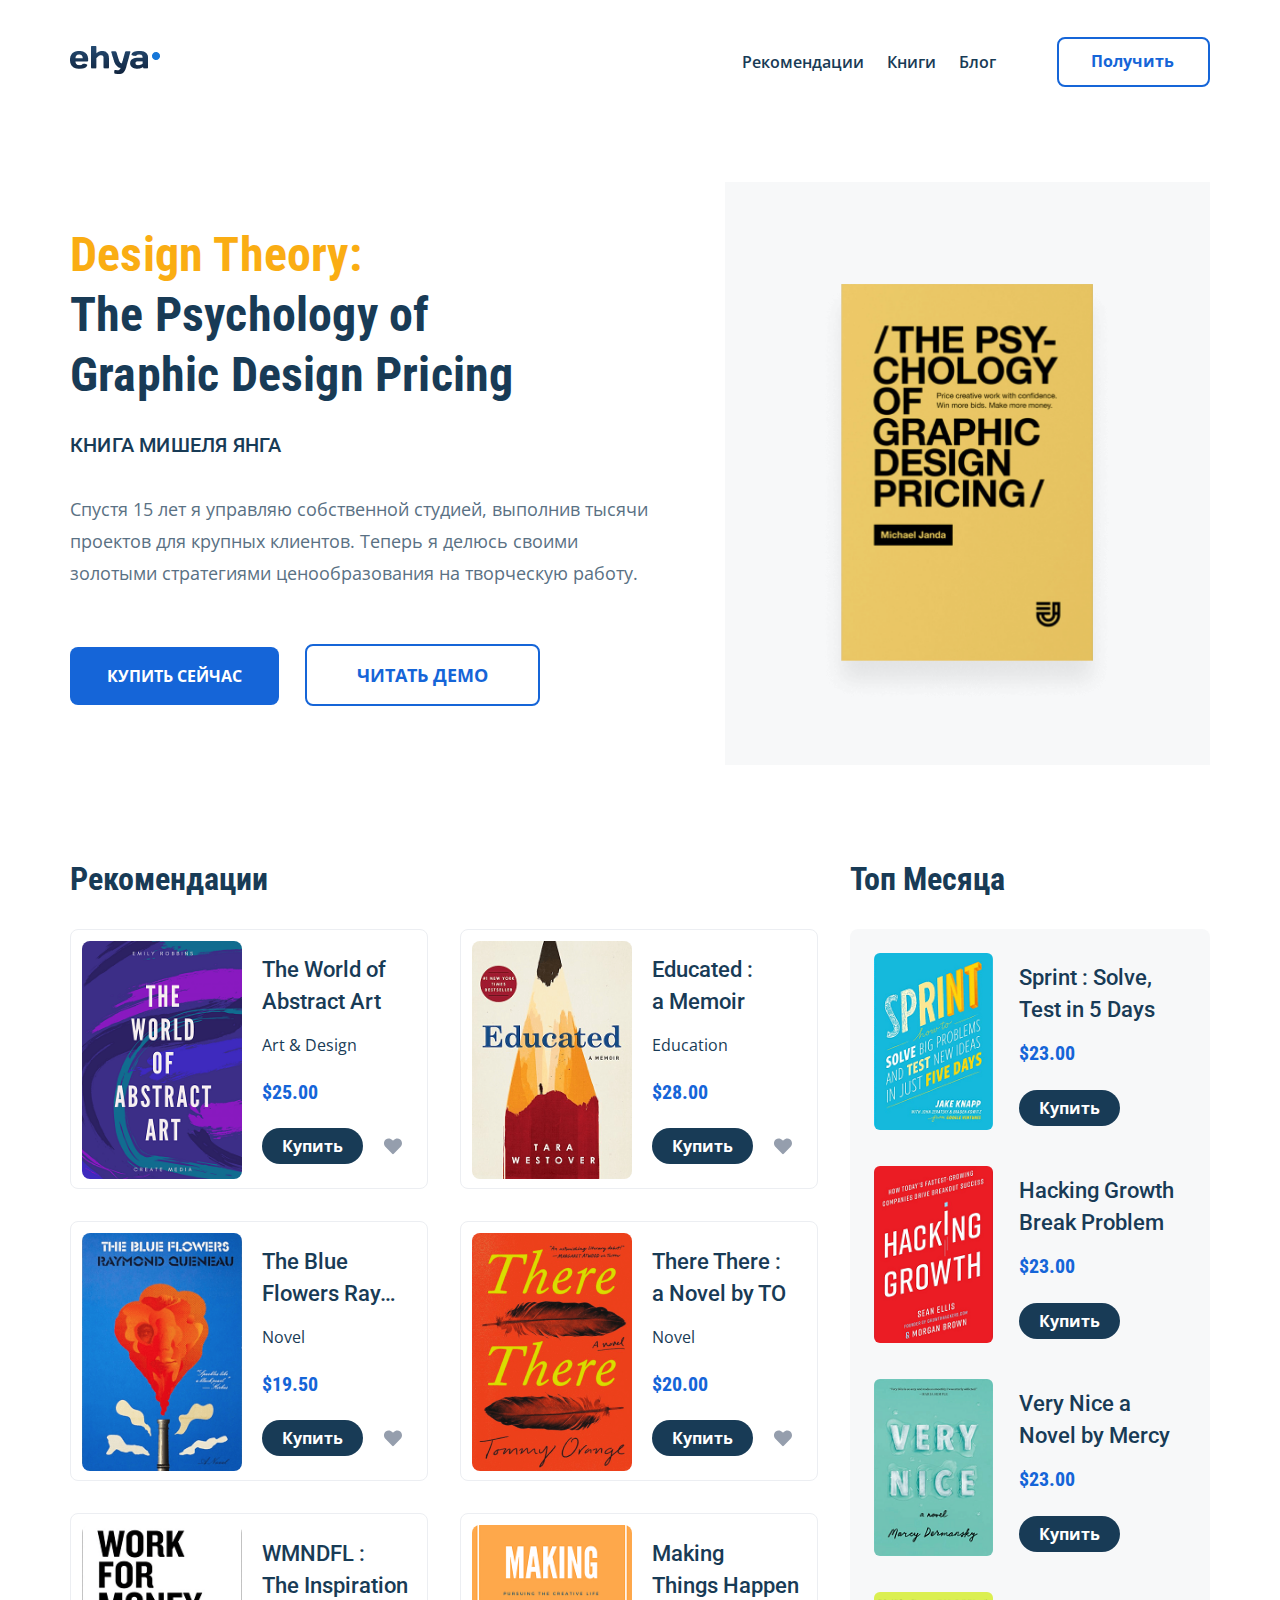
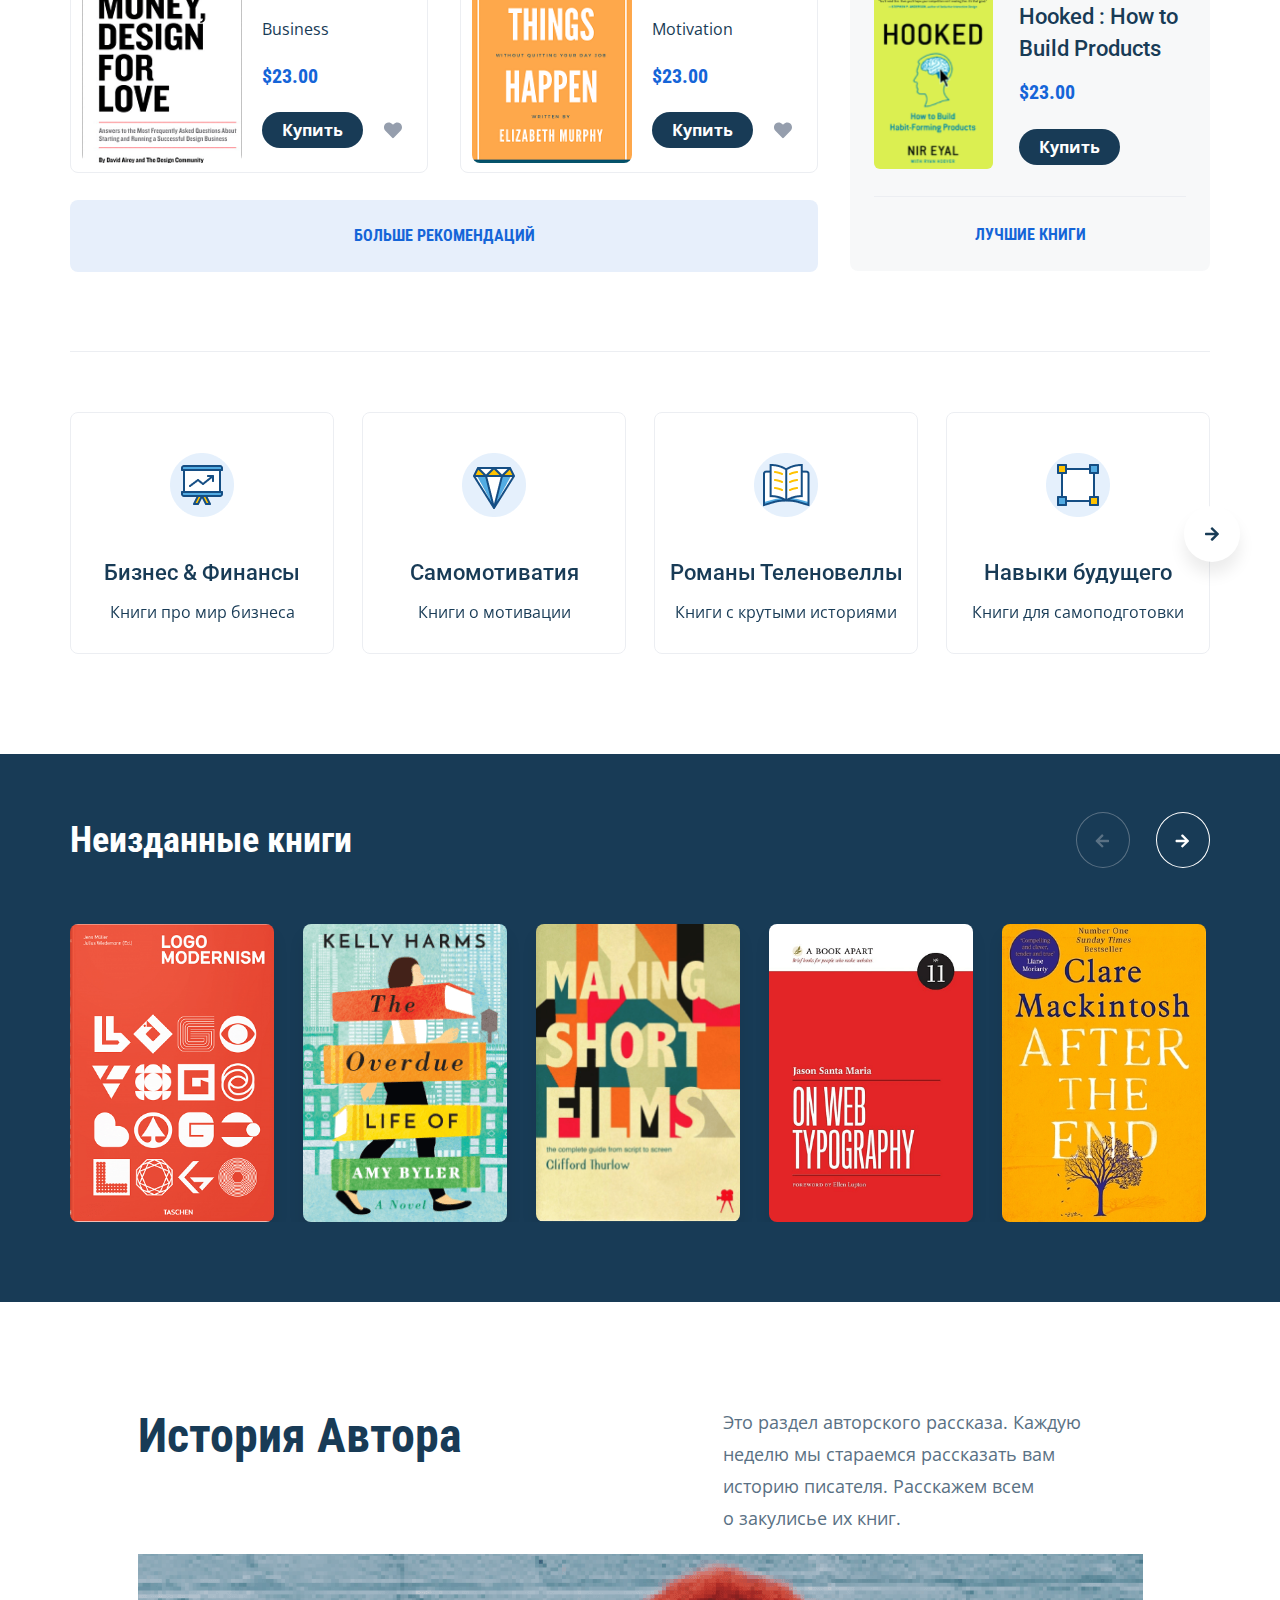
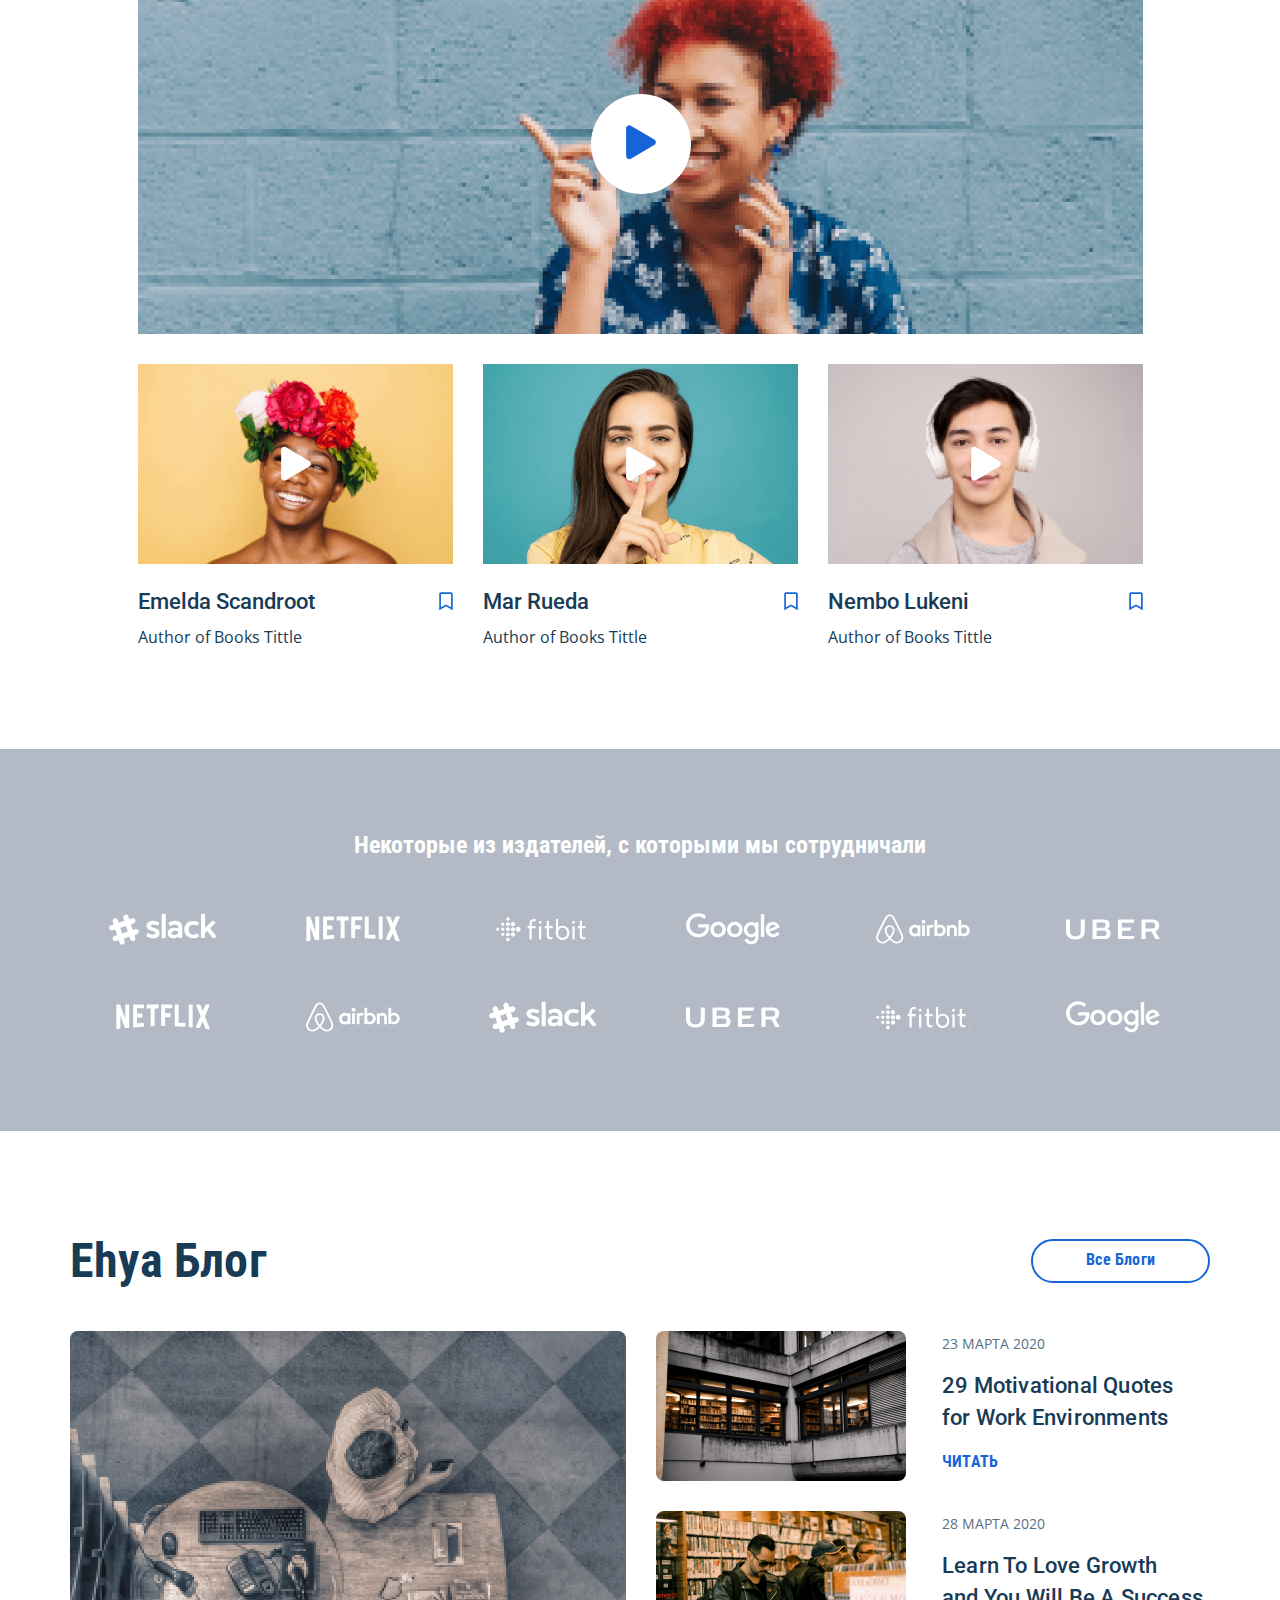
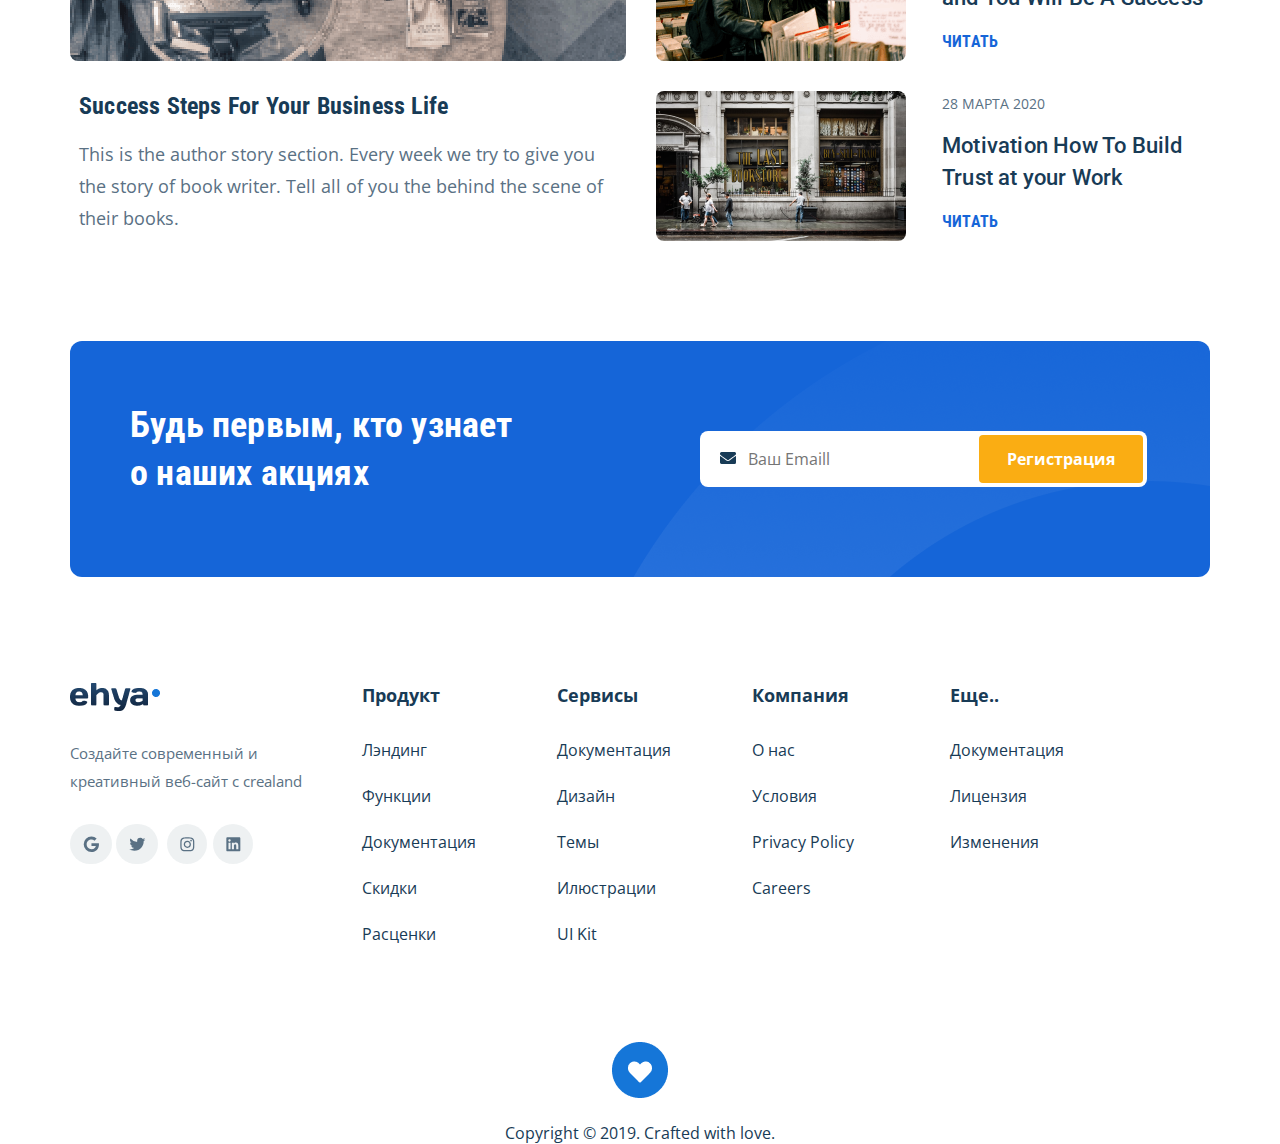
==== index.html @ a7f5a2cb "create: added media" ====
<!DOCTYPE html>
<html lang="ru">
  <head>
    <meta charset="UTF-8" />
    <meta http-equiv="X-UA-Compatible" content="IE=edge" />
    <meta name="viewport" content="width=device-width, initial-scale=1.0" />
    <title>Ehya</title>
    <link rel="shortcut icon" href="/favicon.ico" type="image/x-icon" />
    <link rel="icon" href="/favicon.ico" type="image/x-icon" />
    <link rel="preconnect" href="https://fonts.gstatic.com" />
    <link
      href="https://fonts.googleapis.com/css2?family=Open+Sans:wght@400;600;700&family=Roboto+Condensed:wght@700&family=Roboto:wght@400;500&display=swap"
      rel="stylesheet"
    />
    <link rel="stylesheet" href="css/swiper-bundle.min.css" />
    <link rel="stylesheet" href="css/jquery.fancybox.min.css" />
    <link rel="stylesheet" href="css/style.css" />
  </head>

  <body>
    <header class="header header--mobile" id="header">
      <div class="container">
        <div class="header-wrapper">
          <a href="#">
            <img src="img/logo.png" alt="Логотип: ehya" class="header__logo" />
          </a>
          <div class="header-left">
            <nav class="nav">
              <ul class="nav__list" id="nav">
                <li class="nav__item">
                  <a href="#books" class="nav__link">Рекомендации</a>
                </li>
                <li class="nav__item">
                  <a href="#books" class="nav__link">Книги</a>
                </li>
                <li class="nav__item">
                  <a href="#blog" class="nav__link">Блог</a>
                </li>
              </ul>
            </nav>
            <div>
              <button data-toggle="modal" class="header-left__button">
                Получить
              </button>
            </div>
          </div>

          <button class="menu-button header__menu-button">
            <span class="menu-button__line"></span>
            <span class="menu-button__line"></span>
            <span class="menu-button__line"></span>
          </button>
        </div>
        <!-- /.header-wrapper -->
      </div>
      <!-- /.container -->
    </header>
    <!-- /.header -->

    <main class="main">
      <div class="container">
        <div class="main-wrapper">
          <div class="main__info">
            <h1 class="main__title">
              <span class="main__title main__title--yellow">Design Theory:</span
              ><br />
              <span class="main__title"
                >The Psychology of <br />
                Graphic Design Pricing</span
              >
            </h1>
            <span class="main__description">КНИГА МИШЕЛЯ ЯНГА</span>
            <p class="main__text">
              Спустя 15 лет я управляю собственной студией, выполнив тысячи
              проектов для крупных клиентов. Теперь я делюсь своими <br />
              золотыми стратегиями ценообразования на творческую работу.
            </p>
            <div class="main__buttons button">
              <a href="#" class="button__buy">КУПИТЬ СЕЙЧАС</a>
              <a href="#" class="button__read">ЧИТАТЬ ДЕМО</a>
            </div>
          </div>
          <!-- /.main__info -->
          <div class="main__image">
            <img src="img/book.png" alt="Изображение книги" class="main__img" />
          </div>
        </div>
      </div>
      <!-- /.container -->
    </main>
    <!-- /.main -->

    <section class="books" id="books">
      <div class="container">
        <div class="books-wrapper">
          <div class="recommended">
            <h2 class="recommended__title">Рекомендации</h2>
            <div class="recommended__cards">
              <div class="card card-1">
                <div class="card__image">
                  <img
                    src="img/recommended-1.png"
                    alt="Обложа книги"
                    class="card__img"
                  />
                </div>
                <div class="card__info">
                  <h3 class="card__title">The World of Abstract Art</h3>
                  <span class="card__description">Art & Design</span>
                  <span class="card__price">$25.00</span>
                  <div class="card__buttons">
                    <a href="#" class="card__buy">Купить</a>
                    <svg class="card__like-1">
                      <use xlink:href="img/sprite.svg#heart"></use>
                    </svg>
                  </div>
                </div>
              </div>
              <!-- /.card 1-->
              <div class="card card-2">
                <div class="card__image">
                  <img
                    src="img/recommended-2.png"
                    alt="Обложа книги"
                    class="card__img"
                  />
                </div>
                <div class="card__info">
                  <h3 class="card__title">Educated : a&nbsp;Memoir</h3>
                  <span class="card__description">Education</span>
                  <span class="card__price">$28.00</span>
                  <div class="card__buttons">
                    <a href="#" class="card__buy">Купить</a>
                    <svg class="card__like-2">
                      <use xlink:href="img/sprite.svg#heart"></use>
                    </svg>
                  </div>
                </div>
              </div>
              <!-- /.card 2-->
              <div class="card card-3">
                <div class="card__image">
                  <img
                    src="img/recommended-3.png"
                    alt="Обложа книги"
                    class="card__img"
                  />
                </div>
                <div class="card__info">
                  <h3 class="card__title">The Blue Flowers Ray…</h3>
                  <span class="card__description">Novel</span>
                  <span class="card__price">$19.50</span>
                  <div class="card__buttons">
                    <a href="#" class="card__buy">Купить</a>
                    <svg class="card__like-3">
                      <use xlink:href="img/sprite.svg#heart"></use>
                    </svg>
                  </div>
                </div>
              </div>
              <!-- /.card 3-->
              <div class="card card-4">
                <div class="card__image">
                  <img
                    src="img/recommended-4.png"
                    alt="Обложа книги"
                    class="card__img"
                  />
                </div>
                <div class="card__info">
                  <h3 class="card__title">There There : a&nbsp;Novel by TO</h3>
                  <span class="card__description">Novel</span>
                  <span class="card__price">$20.00</span>
                  <div class="card__buttons">
                    <a href="#" class="card__buy">Купить</a>
                    <svg class="card__like-4">
                      <use xlink:href="img/sprite.svg#heart"></use>
                    </svg>
                  </div>
                </div>
              </div>
              <!-- /.card 4-->
              <div class="card card-5 card--mb">
                <div class="card__image">
                  <img
                    src="img/recommended-5.png"
                    alt="Обложа книги"
                    class="card__img"
                  />
                </div>
                <div class="card__info">
                  <h3 class="card__title">WMNDFL : The&nbsp;Inspiration</h3>
                  <span class="card__description">Business</span>
                  <span class="card__price">$23.00</span>
                  <div class="card__buttons">
                    <a href="#" class="card__buy">Купить</a>
                    <svg class="card__like-5">
                      <use xlink:href="img/sprite.svg#heart"></use>
                    </svg>
                  </div>
                </div>
              </div>
              <!-- /.card 5-->
              <div class="card card-6 card--mb">
                <div class="card__image">
                  <img
                    src="img/recommended-6.png"
                    alt="Обложа книги"
                    class="card__img"
                  />
                </div>
                <div class="card__info">
                  <h3 class="card__title">Making Things&nbsp;Happen</h3>
                  <span class="card__description">Motivation</span>
                  <span class="card__price">$23.00</span>
                  <div class="card__buttons">
                    <a href="#" class="card__buy">Купить</a>
                    <svg class="card__like-6">
                      <use xlink:href="img/sprite.svg#heart"></use>
                    </svg>
                  </div>
                </div>
              </div>
              <!-- /.card 6-->
            </div>
            <!-- /.recommended__cards -->
            <div class="recommended__button">
              <a href="#" class="recommended__link">Больше рекомендаций</a>
            </div>
          </div>
          <!-- /.recommended -->
          <div class="best">
            <h2 class="best__title">Топ Месяца</h2>
            <div class="best__cards">
              <div class="best-card">
                <div class="best-card__image">
                  <img
                    src="img/best-1.png"
                    alt="Обложа книги"
                    class="best-card__img"
                  />
                </div>
                <div class="best-card__info">
                  <h3 class="best-card__title">
                    Sprint : Solve, Test in 5 Days
                  </h3>
                  <span class="best-card__price">$23.00</span>
                  <a href="#" class="best-card__buy">Купить</a>
                </div>
              </div>
              <!-- /.best__card 1-->
              <div class="best-card">
                <div class="best-card__image">
                  <img
                    src="img/best-2.png"
                    alt="Обложа книги"
                    class="best-card__img"
                  />
                </div>
                <div class="best-card__info">
                  <h3 class="best-card__title">Hacking Growth Break Problem</h3>
                  <span class="best-card__price">$23.00</span>
                  <a href="#" class="best-card__buy">Купить</a>
                </div>
              </div>
              <!-- /.best__card 2-->
              <div class="best-card">
                <div class="best-card__image">
                  <img
                    src="img/best-3.png"
                    alt="Обложа книги"
                    class="best-card__img"
                  />
                </div>
                <div class="best-card__info">
                  <h3 class="best-card__title">Very Nice a Novel by Mercy</h3>
                  <span class="best-card__price">$23.00</span>
                  <a href="#" class="best-card__buy">Купить</a>
                </div>
              </div>
              <!-- /.best__card 3-->
              <div class="best-card best-card--mb">
                <div class="best-card__image">
                  <img
                    src="img/best-4.png"
                    alt="Обложка книги"
                    class="best-card__img"
                  />
                </div>
                <div class="best-card__info">
                  <h3 class="best-card__title">
                    Hooked : How to Build Products
                  </h3>
                  <span class="best-card__price">$23.00</span>
                  <a href="#" class="best-card__buy">Купить</a>
                </div>
              </div>
              <!-- /.best__card 4-->
              <div class="line"></div>
              <a href="#" class="best__link">ЛУЧШИЕ КНИГИ</a>
            </div>
            <!-- /.best__cards -->
          </div>
          <!-- /.best -->
        </div>
        <!-- /.books-wrapper -->
      </div>
      <!-- /.container -->
    </section>
    <!-- /.books -->

    <section class="category">
      <div class="container">
        <div class="category__line"></div>
        <!-- Slider main container -->
        <div class="swiper-container category__slider category__slider--mb">
          <!-- Additional required wrapper -->
          <div class="swiper-wrapper">
            <!-- Slides -->

            <div class="swiper-slide category-card category-card--mr">
              <img src="img/category-1.png" alt="" class="category-card__img" />
              <a href="#">
                <h2 class="category-card__title">Бизнес & Финансы</h2>
              </a>
              <span class="category-card__description"
                >Книги про мир бизнеса</span
              >
            </div>

            <div class="swiper-slide category-card category-card--mr">
              <img src="img/category-2.png" alt="" class="category-card__img" />
              <a href="#">
                <h2 class="category-card__title category-card__title--mb">
                  Самомотиватия
                </h2>
              </a>
              <span class="category-card__description">Книги о мотивации</span>
            </div>

            <div class="swiper-slide category-card category-card--mr">
              <img src="img/category-3.png" alt="" class="category-card__img" />
              <a href="#">
                <h2 class="category-card__title">Романы Теленовеллы</h2>
              </a>
              <span class="category-card__description"
                >Книги с крутыми историями</span
              >
            </div>

            <div class="swiper-slide category-card">
              <img src="img/category-4.png" alt="" class="category-card__img" />
              <a href="#">
                <h2 class="category-card__title">Навыки будущего</h2>
              </a>
              <span class="category-card__description"
                >Книги для самоподготовки</span
              >
            </div>

            <div class="swiper-slide category-card category-card--mr">
              <img src="img/category-1.png" alt="" class="category-card__img" />
              <a href="#">
                <h2 class="category-card__title">Бизнес & Финансы</h2>
              </a>
              <span class="category-card__description"
                >Книги про мир бизнеса</span
              >
            </div>
          </div>
        </div>

        <!-- If we need navigation buttons -->
        <div class="category-button-next">
          <svg class="next-icon">
            <use xlink:href="img/sprite.svg#category-next"></use>
          </svg>
        </div>
        <div class="category-button-prev">
          <svg class="prev-icon">
            <use xlink:href="img/sprite.svg#category-prev"></use>
          </svg>
        </div>
      </div>
      <!-- /.container -->
    </section>
    <!-- /.category -->

    <section class="unreleased">
      <div class="container">
        <h2 class="unreleased__title">Неизданные книги</h2>

        <div class="swiper-container unreleased__slider">
          <!-- Additional required wrapper -->
          <div class="swiper-wrapper">
            <!-- Slides -->
            <div class="swiper-slide unreleased__card">
              <div class="un-card">
                <img
                  src="img/unreleased-1.png"
                  alt="Обложка книги"
                  class="unreleased__img"
                />
              </div>
            </div>
            <div class="swiper-slide unreleased__card">
              <div class="un-card">
                <img
                  src="img/unreleased-2.png"
                  alt="Обложка книги"
                  class="unreleased__img"
                />
              </div>
            </div>
            <div class="swiper-slide unreleased__card">
              <div class="un-card">
                <img
                  src="img/unreleased-3.png"
                  alt="Обложка книги"
                  class="unreleased__img"
                />
              </div>
            </div>
            <div class="swiper-slide unreleased__card">
              <div class="un-card">
                <img
                  src="img/unreleased-4.png"
                  alt="Обложка книги"
                  class="unreleased__img"
                />
              </div>
            </div>
            <div class="swiper-slide unreleased__card">
              <div class="un-card">
                <img
                  src="img/unreleased-5.png"
                  alt="Обложка книги"
                  class="unreleased__img"
                />
              </div>
            </div>
            <div class="swiper-slide unreleased__card">
              <div class="un-card">
                <img
                  src="img/unreleased-1.png"
                  alt="Обложка книги"
                  class="unreleased__img"
                />
              </div>
            </div>
          </div>
        </div>

        <!-- If we need navigation buttons -->

        <svg class="unreleased-button-prev">
          <use xlink:href="img/sprite.svg#unreleased-prev"></use>
        </svg>

        <svg class="unreleased-button-next">
          <use xlink:href="img/sprite.svg#unreleased-next"></use>
        </svg>
      </div>
      <!-- /.container -->
    </section>
    <!-- /.unreleased -->

    <div class="story">
      <div class="container container--story">
        <div class="story-wrapper">
          <div class="story__info">
            <h2 class="story__title">История Автора</h2>
            <p class="story__description">
              Это раздел авторского рассказа. Каждую неделю мы стараемся
              рассказать вам историю писателя. Расскажем всем о&nbsp;закулисье
              их книг.
            </p>
          </div>
          <div class="story__video video">
            <img src="img/story-1.png" alt="" class="video__img" />
            <div class="video__play">
              <a
                data-fancybox
                href="https://www.youtube.com/watch?v=HmFg1vy2Cf0"
              >
                <svg class="video__play-icon">
                  <use xlink:href="img/sprite.svg#play"></use>
                </svg>
              </a>
            </div>
          </div>
          <div class="story__video-list video-list">
            <div class="video-list__card">
              <div class="video-list__image">
                <img src="img/story-2.png" alt="" class="video-list__img" />
                <a
                  data-fancybox
                  href="https://www.youtube.com/watch?v=0Go9zH8SuFo"
                >
                  <svg class="video-list__play-icon">
                    <use xlink:href="img/sprite.svg#play"></use>
                  </svg>
                </a>
              </div>

              <div class="video-list__tit">
                <div>
                  <h3 class="video-list__title">Emelda Scandroot</h3>
                  <span class="video-list__description"
                    >Author of Books Tittle</span
                  >
                </div>
                <svg class="video-list__icon">
                  <use xlink:href="img/sprite.svg#story-icon"></use>
                </svg>
              </div>
            </div>
            <div class="video-list__card">
              <div class="video-list__image">
                <img src="img/story-3.png" alt="" class="video-list__img" />
                <a
                  data-fancybox
                  href="https://www.youtube.com/watch?v=R1OvwseHl6U"
                >
                  <svg class="video-list__play-icon">
                    <use xlink:href="img/sprite.svg#play"></use>
                  </svg>
                </a>
              </div>
              <div class="video-list__tit">
                <div>
                  <h3 class="video-list__title">Mar Rueda</h3>
                  <span class="video-list__description"
                    >Author of Books Tittle</span
                  >
                </div>
                <svg class="video-list__icon">
                  <use xlink:href="img/sprite.svg#story-icon"></use>
                </svg>
              </div>
            </div>

            <div class="video-list__card video-list__card--hidden">
              <div class="video-list__image">
                <img src="img/story-4.png" alt="" class="video-list__img" />
                <a
                  data-fancybox
                  href="https://www.youtube.com/watch?v=egUjOwktfs0"
                >
                  <svg class="video-list__play-icon">
                    <use xlink:href="img/sprite.svg#play"></use>
                  </svg>
                </a>
              </div>
              <div class="video-list__tit">
                <div>
                  <h3 class="video-list__title">Nembo Lukeni</h3>
                  <span class="video-list__description"
                    >Author of Books Tittle</span
                  >
                </div>
                <svg class="video-list__icon">
                  <use xlink:href="img/sprite.svg#story-icon"></use>
                </svg>
              </div>
            </div>
          </div>
        </div>
      </div>
      <!-- /.container -->
    </div>
    <!-- /.story -->

    <section class="partners">
      <div class="container">
        <h2 class="partners__title">
          Некоторые из издателей, с&nbsp;которыми мы сотрудничали
        </h2>
        <div class="partners__list">
          <svg class="partners__icon partners__icon--mb-1">
            <use xlink:href="img/sprite.svg#partners-1"></use>
          </svg>
          <svg class="partners__icon partners__icon--ml partners__icon--mb-1">
            <use xlink:href="img/sprite.svg#partners-2"></use>
          </svg>
          <svg class="partners__icon partners__icon--mb-1">
            <use xlink:href="img/sprite.svg#partners-3"></use>
          </svg>
          <svg class="partners__icon partners__icon--ml">
            <use xlink:href="img/sprite.svg#partners-4"></use>
          </svg>
          <svg class="partners__icon">
            <use xlink:href="img/sprite.svg#partners-5"></use>
          </svg>
          <svg class="partners__icon partners__icon--ml">
            <use xlink:href="img/sprite.svg#partners-6"></use>
          </svg>
        </div>
        <div class="partners__list partners__list--hidden">
          <svg class="partners__icon">
            <use xlink:href="img/sprite.svg#partners-2"></use>
          </svg>
          <svg class="partners__icon">
            <use xlink:href="img/sprite.svg#partners-5"></use>
          </svg>
          <svg class="partners__icon">
            <use xlink:href="img/sprite.svg#partners-1"></use>
          </svg>
          <svg class="partners__icon">
            <use xlink:href="img/sprite.svg#partners-6"></use>
          </svg>
          <svg class="partners__icon">
            <use xlink:href="img/sprite.svg#partners-3"></use>
          </svg>
          <svg class="partners__icon">
            <use xlink:href="img/sprite.svg#partners-4"></use>
          </svg>
        </div>
      </div>
      <!-- /.container -->
    </section>
    <!-- /.partners -->

    <section class="blog" id="blog">
      <div class="container">
        <div class="blog-wrapper">
          <h2 class="blog__title">Ehya Блог</h2>
          <a href="#" class="blog__link">Все Блоги</a>
          <div class="blog__articles">
            <div class="blog__article article">
              <div class="article__image">
                <img src="img/blog-1.png" alt="" class="article__img" />
              </div>
              <a href="#" class="article__title"
                >Success Steps For Your Business Life</a
              >
              <p class="article__text">
                This is the author story section. Every week we try to give you
                the story of book writer. Tell all of you the behind the scene
                of their books.
              </p>
            </div>
            <div class="blog__cards">
              <div class="blog-card">
                <div class="blog-card__image">
                  <img src="img/blog-2.png" alt="" class="blog-card__img" />
                </div>
                <div class="blog-card__info">
                  <span class="blog-card__date">23 МАРТА 2020</span>
                  <span class="blog-card__text"
                    >29 Motivational Quotes for Work Environments</span
                  >
                  <a href="#" class="blog-card__link">ЧИТАТЬ</a>
                </div>
              </div>
              <div class="blog-card">
                <div class="blog-card__image">
                  <img src="img/blog-3.png" alt="" class="blog-card__img" />
                </div>
                <div class="blog-card__info">
                  <span class="blog-card__date">28 МАРТА 2020</span>
                  <span class="blog-card__text blog-card__text--pr"
                    >Learn To Love Growth <br />
                    and&nbsp;You&nbsp;Will&nbsp;Be&nbsp;A&nbsp;Success</span
                  >
                  <a href="#" class="blog-card__link">ЧИТАТЬ</a>
                </div>
              </div>
              <div class="blog-card">
                <div class="blog-card__image">
                  <img src="img/blog-4.png" alt="" class="blog-card__img" />
                </div>
                <div class="blog-card__info">
                  <span class="blog-card__date">28 МАРТА 2020</span>
                  <span class="blog-card__text"
                    >Motivation How To Build Trust at your Work</span
                  >
                  <a href="#" class="blog-card__link">ЧИТАТЬ</a>
                </div>
              </div>
            </div>
          </div>
        </div>
      </div>
      <!-- /.container -->
    </section>
    <!-- /.blog -->

    <section class="subscribe">
      <div class="container">
        <div class="subscribe-wrapper">
          <h2 class="subscribe__title">
            Будь первым, кто узнает о&nbsp;наших акциях
          </h2>
          <form action="send.php" method="POST" class="subscribe__form form">
            <svg class="subscribe__icon">
              <use xlink:href="img/sprite.svg#mail"></use>
            </svg>
            <input
              type="email"
              name="email"
              class="subscribe__input"
              placeholder="Ваш Emaill"
              required
            />
            <button class="subscribe__button">Регистрация</button>
          </form>
        </div>
      </div>
      <!-- /.container -->
    </section>
    <!-- /.subscript -->

    <section class="footer">
      <div class="container">
        <div class="footer-wrapper">
          <div class="footer__info">
            <a href="#"
              ><img src="img/logo.png" alt="" class="footer__logo"
            /></a>
            <span class="footer__description"
              >Создайте современный и креативный&nbsp;веб-сайт с crealand</span
            >
            <div class="footer__icons">
              <a href="#" class="footer__social-link">
                <svg class="footer__icon">
                  <use xlink:href="img/sprite.svg#google"></use>
                </svg>
              </a>
              <a href="#" class="footer__social-link">
                <svg class="footer__icon footer__icon--mr">
                  <use xlink:href="img/sprite.svg#twitter"></use>
                </svg>
              </a>
              <a href="#" class="footer__social-link">
                <svg class="footer__icon">
                  <use xlink:href="img/sprite.svg#inst"></use>
                </svg>
              </a>
              <a href="#" class="footer__social-link">
                <svg class="footer__icon">
                  <use xlink:href="img/sprite.svg#in"></use>
                </svg>
              </a>
            </div>
          </div>

          <div class="footer__list footer__list--mar">
            <h3 class="footer__title">Продукт</h3>
            <ul class="footer__ul">
              <li class="footer__item">
                <a href="#" class="footer__link">Лэндинг </a>
              </li>
              <li class="footer__item">
                <a href="#" class="footer__link">Функции </a>
              </li>
              <li class="footer__item">
                <a href="#" class="footer__link">Документация </a>
              </li>
              <li class="footer__item">
                <a href="#" class="footer__link">Скидки </a>
              </li>
              <li class="footer__item">
                <a href="#" class="footer__link">Расценки</a>
              </li>
            </ul>
          </div>
          <!-- /.footer-list -->

          <div class="footer__list">
            <h3 class="footer__title">Сервисы</h3>
            <ul class="footer__ul">
              <li class="footer__item">
                <a href="#" class="footer__link">Документация </a>
              </li>
              <li class="footer__item">
                <a href="#" class="footer__link">Дизайн </a>
              </li>
              <li class="footer__item">
                <a href="#" class="footer__link">Темы </a>
              </li>
              <li class="footer__item">
                <a href="#" class="footer__link">Илюстрации </a>
              </li>
              <li class="footer__item">
                <a href="#" class="footer__link">UI Kit</a>
              </li>
            </ul>
          </div>
          <!-- /.footer-list -->

          <div class="footer__list footer__list--mar-2">
            <h3 class="footer__title">Компания</h3>
            <ul class="footer__ul footer__ul--mr">
              <li class="footer__item">
                <a href="#" class="footer__link">О нас </a>
              </li>
              <li class="footer__item">
                <a href="#" class="footer__link">Условия </a>
              </li>
              <li class="footer__item">
                <a href="#" class="footer__link">Privacy Policy </a>
              </li>
              <li class="footer__item">
                <a href="#" class="footer__link">Careers </a>
              </li>
            </ul>
          </div>
          <!-- /.footer-list -->

          <div class="footer__list">
            <h3 class="footer__title">Еще..</h3>
            <ul class="footer__ul">
              <li class="footer__item">
                <a href="#" class="footer__link">Документация </a>
              </li>
              <li class="footer__item">
                <a href="#" class="footer__link">Лицензия </a>
              </li>
              <li class="footer__item">
                <a href="#" class="footer__link">Изменения </a>
              </li>
            </ul>
          </div>
          <!-- /.footer-list -->
        </div>
        <!-- /.footer-wrapper -->
        <div class="footer__bottom">
          <img src="img/footer-heart.png" alt="" class="footer__heart" />
          <span class="footer__copy">Copyright © 2019. Crafted with love.</span>
        </div>
        <!-- /.footer__bottom -->
      </div>
      <!-- /.container -->
    </section>
    <!-- /.footer -->

    <div class="modal">
      <div class="modal__overlay"></div>
      <div class="modal__dialog">
        <svg class="modal__close">
          <use xlink:href="img/sprite.svg#close"></use>
        </svg>
        <form action="send.php" method="POST" class="modal__form form-1">
          <input
            type="text"
            class="modal__input"
            placeholder="Ваше имя*"
            name="name"
            required
            minlength="2"
          />
          <input
            type="tel"
            class="modal__input phone"
            placeholder="Телефон*"
            name="phone"
            required
            minlength="17"
          />
          <input
            type="email"
            class="modal__input"
            placeholder="Email*"
            name="email"
            required
          />
          <button class="modal__button" type="submit">Получить</button>
        </form>
      </div>
      <!-- /.modal__dialog -->
    </div>
    <!-- /.modal -->

    <script src="js/swiper-bundle.min.js"></script>
    <script src="js/jquery-3.6.0.min.js"></script>
    <script src="js/jquery.mask.min.js"></script>
    <script src="js/jquery.fancybox.min.js"></script>
    <script src="js/jquery.validate.min.js"></script>
    <script src="js/main.js"></script>
  </body>
</html>
---- css/style.css ----
*{-webkit-box-sizing:border-box;box-sizing:border-box}body{position:relative;font-family:'Open Sans', sans-serif;color:#183B56;margin:11px 0 0 0}.container{max-width:1140px;margin:auto}img{max-width:100%}.button-top{max-width:60px;position:-webkit-sticky;position:sticky;bottom:8%;z-index:99;margin-right:3%;margin-left:auto}.icon-top{fill:#FAAD13;width:60px;height:60px}.thankyou-title{font-family:'Roboto Condensed', sans-serif;font-weight:bold;font-size:30px;line-height:60px;letter-spacing:0.2px;margin-top:0;margin-bottom:40px}.thankyou-button{border:2px solid #1565D8;border-radius:8px;background-color:transparent;font-weight:bold;font-size:16px;line-height:22px;color:#1565D8;padding:11px 34px 13px 32px;text-decoration:none}.invalid{color:#e90c0c}/*! normalize.css v8.0.1 | MIT License | github.com/necolas/normalize.css */html{line-height:1.15;-webkit-text-size-adjust:100%}body{margin:0}main{display:block}h1{font-size:2em;margin:0.67em 0}hr{-webkit-box-sizing:content-box;box-sizing:content-box;height:0;overflow:visible}pre{font-family:monospace, monospace;font-size:1em}a{background-color:transparent}abbr[title]{border-bottom:none;text-decoration:underline;-webkit-text-decoration:underline dotted;text-decoration:underline dotted}b,strong{font-weight:bolder}code,kbd,samp{font-family:monospace, monospace;font-size:1em}small{font-size:80%}sub,sup{font-size:75%;line-height:0;position:relative;vertical-align:baseline}sub{bottom:-0.25em}sup{top:-0.5em}img{border-style:none}button,input,optgroup,select,textarea{font-family:inherit;font-size:100%;line-height:1.15;margin:0}button,input{overflow:visible}button,select{text-transform:none}button,[type="button"],[type="reset"],[type="submit"]{-webkit-appearance:button}button::-moz-focus-inner,[type="button"]::-moz-focus-inner,[type="reset"]::-moz-focus-inner,[type="submit"]::-moz-focus-inner{border-style:none;padding:0}button:-moz-focusring,[type="button"]:-moz-focusring,[type="reset"]:-moz-focusring,[type="submit"]:-moz-focusring{outline:1px dotted ButtonText}fieldset{padding:0.35em 0.75em 0.625em}legend{-webkit-box-sizing:border-box;box-sizing:border-box;color:inherit;display:table;max-width:100%;padding:0;white-space:normal}progress{vertical-align:baseline}textarea{overflow:auto}[type="checkbox"],[type="radio"]{-webkit-box-sizing:border-box;box-sizing:border-box;padding:0}[type="number"]::-webkit-inner-spin-button,[type="number"]::-webkit-outer-spin-button{height:auto}[type="search"]{-webkit-appearance:textfield;outline-offset:-2px}[type="search"]::-webkit-search-decoration{-webkit-appearance:none}::-webkit-file-upload-button{-webkit-appearance:button;font:inherit}details{display:block}summary{display:list-item}template{display:none}[hidden]{display:none}.header{padding:37px 0 95px 0}.header__logo{max-width:90px}.header-wrapper{display:-webkit-box;display:-ms-flexbox;display:flex;-webkit-box-align:center;-ms-flex-align:center;align-items:center;-webkit-box-pack:justify;-ms-flex-pack:justify;justify-content:space-between}.header-left{display:-webkit-box;display:-ms-flexbox;display:flex;-webkit-box-align:center;-ms-flex-align:center;align-items:center}.header-left__button{border:2px solid #1565D8;border-radius:8px;background-color:transparent;font-weight:bold;font-size:16px;line-height:22px;color:#1565D8;padding:11px 34px 13px 32px;cursor:pointer}.header__menu-button{display:none}.nav__list{display:-webkit-box;display:-ms-flexbox;display:flex;list-style-type:none;margin:0;padding:0;margin-right:61px}.nav__item{font-weight:600;font-size:16px;line-height:22px;color:#183B56}.nav__item:not(:last-child){padding-right:23px}.nav__link{text-decoration:none;color:inherit}.main{margin-bottom:94px}.main-wrapper{display:-webkit-box;display:-ms-flexbox;display:flex}.main__title{font-family:'Roboto Condensed', sans-serif;font-style:normal;font-weight:bold;font-size:48px;line-height:60px;letter-spacing:0.2px;margin-top:43px;margin-bottom:28px}.main__title--yellow{color:#FAAD13}.main__description{font-family:'Roboto', sans-serif;font-style:normal;font-weight:500;font-size:20px;line-height:24px;letter-spacing:0.2px}.main__text{font-weight:normal;font-size:18px;line-height:32px;color:#5A7184;margin:36px 0 74px 0}.main__image{background-color:rgba(179,186,197,0.1);padding:98px 93px 57px 92px}.main__img{min-width:300px;-o-object-fit:cover;object-fit:cover}.button__buy{text-decoration:none;color:#ffffff;font-weight:bold;font-size:16px;line-height:22px;background:#1565D8;border-radius:8px;padding:18px 37px;margin-right:22px}.button__read{text-decoration:none;font-weight:bold;font-size:18px;line-height:25px;color:#1565D8;border:2px solid #1565D8;border-radius:8px;padding:17px 50px}.modal__overlay{position:fixed;left:0;top:0;right:0;bottom:0;background-color:rgba(85,97,104,0.39);z-index:100;visibility:hidden;opacity:0;-webkit-transition:opacity 0.2s;transition:opacity 0.2s}.modal__overlay--visible{visibility:visible;opacity:1}.modal__dialog{position:fixed;top:50%;left:50%;padding:30px 50px;background-color:#fff;border-radius:8px;z-index:101;max-width:700px;min-width:300px;-webkit-transform:translate(-50%, -49%);transform:translate(-50%, -49%);visibility:hidden;opacity:0;-webkit-transition:opacity 0.2s;transition:opacity 0.2s;max-height:95%}.modal__dialog--visible{visibility:visible;opacity:1;overflow:auto;scrollbar-width:none}.modal__dialog--visible::-webkit-scrollbar{width:0}.modal__input{border:1px solid #1565D8;border-radius:4px;width:100%;min-height:30px;margin-top:15px}.modal__form{display:-webkit-box;display:-ms-flexbox;display:flex;-webkit-box-orient:vertical;-webkit-box-direction:normal;-ms-flex-direction:column;flex-direction:column;-webkit-box-align:start;-ms-flex-align:start;align-items:start;-webkit-box-pack:justify;-ms-flex-pack:justify;justify-content:space-between;-webkit-box-align:center;-ms-flex-align:center;align-items:center}.modal__button{color:#ffffff;background-color:#1565D8;border:none;border-radius:4px;padding:10px 15px;margin-top:15px;cursor:pointer}.modal__close{position:absolute;right:18px;top:17px;cursor:pointer;fill:#183B56;width:17px;height:16px}.books{padding-bottom:79px}.books-wrapper{display:-webkit-box;display:-ms-flexbox;display:flex;-webkit-box-pack:start;-ms-flex-pack:start;justify-content:start}.recommended{padding-right:32px}.recommended__title{font-family:'Roboto Condensed', sans-serif;font-weight:bold;font-size:32px;line-height:40px;margin:0 0 30px 0}.recommended__cards{display:-webkit-box;display:-ms-flexbox;display:flex;-webkit-box-pack:justify;-ms-flex-pack:justify;justify-content:space-between;-ms-flex-wrap:wrap;flex-wrap:wrap}.recommended__button{display:-webkit-box;display:-ms-flexbox;display:flex;-webkit-box-align:center;-ms-flex-align:center;align-items:center;-webkit-box-pack:center;-ms-flex-pack:center;justify-content:center;background-color:rgba(21,101,216,0.1);border-radius:8px;width:100%;min-height:72px}.recommended__link{text-decoration:none;text-align:center;color:#1565D8;font-family:'Roboto Condensed', sans-serif;font-weight:bold;font-size:16px;line-height:20px;text-transform:uppercase}.card{display:-webkit-box;display:-ms-flexbox;display:flex;-webkit-box-pack:justify;-ms-flex-pack:justify;justify-content:space-between;border:1px solid #ECEEF2;border-radius:8px;width:358px;height:260px;padding:11px 0px 11px 11px;margin-bottom:32px}.card--mb{margin-bottom:27px}.card__image{max-width:160px;min-width:160px;height:238px;border-radius:8px;overflow:hidden}.card__img{width:100%;height:100%;-o-object-fit:cover;object-fit:cover}.card__price{display:block}.card__title{font-family:'Roboto', sans-serif;font-weight:500;font-size:22px;line-height:32px;margin-top:13px;margin-bottom:16px;margin-left:20px}.card__description{display:block;font-weight:normal;font-size:16px;line-height:22px;margin-bottom:24px;margin-left:20px}.card__price{font-family:'Roboto Condensed', sans-serif;font-weight:bold;font-size:20px;line-height:24px;color:#1565D8;margin-bottom:24px;margin-left:20px}.card__buy{font-weight:bold;font-size:16px;line-height:22px;color:#ffffff;background-color:#183B56;border-radius:2000px;text-decoration:none;padding:7px 20px;margin-left:20px}.card__like-1{width:19px;height:17px;fill:#959EAD;margin-right:25px;cursor:pointer}.card__like-1--red-1{fill:#eb1515}.card__like-2{width:19px;height:17px;fill:#959EAD;margin-right:25px;cursor:pointer}.card__like-2--red-2{fill:#eb1515}.card__like-3{width:19px;height:17px;fill:#959EAD;margin-right:25px;cursor:pointer}.card__like-3--red-3{fill:#eb1515}.card__like-4{width:19px;height:17px;fill:#959EAD;margin-right:25px;cursor:pointer}.card__like-4--red-4{fill:#eb1515}.card__like-5{width:19px;height:17px;fill:#959EAD;margin-right:25px;cursor:pointer}.card__like-5--red-5{fill:#eb1515}.card__like-6{width:19px;height:17px;fill:#959EAD;margin-right:25px;cursor:pointer}.card__like-6--red-6{fill:#eb1515}.card__buttons{display:-webkit-box;display:-ms-flexbox;display:flex;-webkit-box-pack:justify;-ms-flex-pack:justify;justify-content:space-between;-webkit-box-align:center;-ms-flex-align:center;align-items:center}.best{min-width:360px}.best__title{font-family:'Roboto Condensed', sans-serif;font-weight:bold;font-size:32px;line-height:40px;margin-top:0;margin-bottom:30px}.best__cards{background-color:rgba(179,186,197,0.1);border-radius:8px;padding-top:24px;padding-left:24px;padding-right:24px}.best__link{display:block;text-align:center;font-family:'Roboto Condensed', sans-serif;text-decoration:none;font-weight:bold;font-size:16px;line-height:20px;color:#1565D8;padding-top:28px;padding-bottom:26px}.best-card{display:-webkit-box;display:-ms-flexbox;display:flex;margin-bottom:36px}.best-card--mb{margin-bottom:27px}.best-card__image{max-width:119px;min-width:119px;height:177px;overflow:hidden;border-radius:6px;margin-right:26px}.best-card__img{width:100%;height:100%;-o-object-fit:cover;object-fit:cover}.best-card__title{font-family:'Roboto', sans-serif;font-weight:500;font-size:22px;line-height:32px;margin-top:9px;margin-bottom:15px}.best-card__price{display:block;font-family:'Roboto Condensed', sans-serif;font-weight:bold;font-size:20px;line-height:24px;color:#1565D8;margin-bottom:32px}.best-card__buy{text-decoration:none;font-weight:bold;font-size:16px;line-height:22px;color:#ffffff;background-color:#183B56;border-radius:2000px;padding:7px 20px}.line{background-color:#ECEEF2;width:100%;height:1px}.container{position:relative}.category{margin-bottom:100px}.category__line{background-color:#ECEEF2;width:100%;height:1px;margin-bottom:60px}.category__slider{margin:0}.category__slider--add{display:none}.category-card{border:1px solid #ECEEF2;border-radius:8px;display:-webkit-box;display:-ms-flexbox;display:flex;-webkit-box-orient:vertical;-webkit-box-direction:normal;-ms-flex-direction:column;flex-direction:column;-webkit-box-align:center;-ms-flex-align:center;align-items:center;max-width:264px;margin-top:0}.category-card a{text-decoration:none;color:#183B56}.category-card__img{margin-top:40px}.category-card__title{font-family:'Roboto', sans-serif;font-weight:500;font-size:22px;line-height:32px;margin-top:40px;margin-bottom:12px}.category-card__description{font-weight:normal;font-size:16px;line-height:22px;margin-bottom:30px}.category-button-next{display:-webkit-box;display:-ms-flexbox;display:flex;-webkit-box-align:center;-ms-flex-align:center;align-items:center;-webkit-box-pack:center;-ms-flex-pack:center;justify-content:center;width:56px;height:56px;background-color:#fff;border-radius:50%;-webkit-box-shadow:0px 12px 16px rgba(0,0,0,0.08);box-shadow:0px 12px 16px rgba(0,0,0,0.08);position:absolute;top:50.99%;right:-2.6%;cursor:pointer;z-index:1}.category-button-prev{display:-webkit-box;display:-ms-flexbox;display:flex;-webkit-box-align:center;-ms-flex-align:center;align-items:center;-webkit-box-pack:center;-ms-flex-pack:center;justify-content:center;width:56px;height:56px;background-color:#fff;border-radius:50%;-webkit-box-shadow:0px 12px 16px rgba(0,0,0,0.08);box-shadow:0px 12px 16px rgba(0,0,0,0.08);position:absolute;top:50.99%;left:-2.6%;cursor:pointer;z-index:1}.category-button--disabled{display:none}.next-icon{fill:#183B56;width:14px;height:18px}.prev-icon{fill:#183B56;width:14px;height:18px}.unreleased{position:relative;background-color:#183B56;padding-top:62px;padding-bottom:80px}.unreleased__title{font-family:'Roboto Condensed', sans-serif;font-weight:bold;font-size:36px;line-height:48px;color:#ffffff;margin-top:0;margin-bottom:60px}.unreleased__img{width:100%;height:100%;-o-object-fit:cover;object-fit:cover}.unreleased-button-next{position:absolute;top:-1%;right:0;width:54px;height:56px;fill:#ffffff;border:1px solid #ffffff;border-radius:50%;cursor:pointer}.unreleased-button-prev{position:absolute;top:-1%;right:7%;width:54px;height:56px;fill:#ffffff;border:1px solid #ffffff;border-radius:50%;cursor:pointer}.swiper-button-disabled{fill:#5A7184;border:1px solid #5A7184}.un-card{min-width:204px;max-width:204px;height:298px;-webkit-box-shadow:0px 12px 16px rgba(0,0,0,0.08);box-shadow:0px 12px 16px rgba(0,0,0,0.08);border-radius:8px;overflow:hidden;box-shadow:0px 12px 16px rgba(0,0,0,0.08)}.story-wrapper{padding:76px 67px 185px 68px}.story__info{display:-webkit-box;display:-ms-flexbox;display:flex;-webkit-box-pack:justify;-ms-flex-pack:justify;justify-content:space-between}.story__title{font-family:'Roboto Condensed', sans-serif;font-style:normal;font-weight:bold;font-size:48px;line-height:60px;margin-top:28px;margin-bottom:88px;min-width:500px}.story__description{font-weight:normal;font-size:18px;line-height:32px;color:#5A7184;margin-top:28px;margin-bottom:20px;margin-right:37px;max-width:383px}.story__video{position:relative;width:100%;height:380px;margin-bottom:30px}.story__video-list{display:-webkit-box;display:-ms-flexbox;display:flex;-webkit-box-pack:justify;-ms-flex-pack:justify;justify-content:space-between}.video__img{width:100%;height:100%;-o-object-fit:cover;object-fit:cover}.video__play{position:absolute;top:50%;left:50%;-webkit-transform:translateY(-50%) translateX(-50%);transform:translateY(-50%) translateX(-50%);width:100px;height:100px;background-color:#fff;border-radius:50%;display:-webkit-box;display:-ms-flexbox;display:flex;-webkit-box-pack:center;-ms-flex-pack:center;justify-content:center;-webkit-box-align:center;-ms-flex-align:center;align-items:center;cursor:pointer}.video__play-icon{width:30px;height:39px;fill:#1565D8}.video-list__card{max-width:315px;max-height:200px}.video-list__image{position:relative;width:100%;height:100%}.video-list__img{width:100%;height:100%;-o-object-fit:cover;object-fit:cover}.video-list__play-icon{position:absolute;top:50%;left:50%;-webkit-transform:translateY(-50%) translateX(-50%);transform:translateY(-50%) translateX(-50%);width:30px;height:39px;fill:#ffffff;cursor:pointer}.video-list__tit{display:-webkit-box;display:-ms-flexbox;display:flex;-webkit-box-pack:justify;-ms-flex-pack:justify;justify-content:space-between;margin-top:22px}.video-list__title{font-family:'Roboto', sans-serif;font-style:normal;font-weight:500;font-size:22px;line-height:32px;margin-top:0;margin-bottom:10px}.video-list__icon{width:14px;height:21px;fill:#1565D8;margin-top:5px}.partners{background-color:#B3BAC5;padding-top:80px;padding-bottom:43px}.partners__title{font-family:'Roboto Condensed', sans-serif;font-weight:bold;font-size:24px;line-height:32px;text-align:center;color:#FFFFFF;margin-top:0;margin-bottom:52px}.partners__icon{fill:#ffffff;width:186px;height:32px}.partners__list{margin-bottom:52px}.blog{padding:100px 0}.blog-wrapper{display:-webkit-box;display:-ms-flexbox;display:flex;-webkit-box-pack:justify;-ms-flex-pack:justify;justify-content:space-between;-ms-flex-wrap:wrap;flex-wrap:wrap}.blog__title{font-family:'Roboto Condensed', sans-serif;font-weight:bold;font-size:48px;line-height:60px;letter-spacing:0.2px;margin-top:0;margin-bottom:40px}.blog__link{display:block;font-family:'Roboto Condensed', sans-serif;font-weight:bold;font-size:16px;line-height:20px;text-align:center;letter-spacing:0.2px;color:#1565D8;text-decoration:none;border:2px solid #1565D8;border-radius:22px;padding:9px 53px;margin-top:8px;margin-bottom:48px}.blog__articles{display:-webkit-box;display:-ms-flexbox;display:flex}.blog__article{max-width:556px;margin-right:30px}.blog-card{display:-webkit-box;display:-ms-flexbox;display:flex}.blog-card:not(:last-child){margin-bottom:30px}.blog-card__image{min-width:250px;height:150px;border-radius:8px;overflow:hidden;margin-right:36px}.blog-card__img{width:100%;height:100%;-o-object-fit:cover;object-fit:cover}.blog-card__date{display:block;font-weight:normal;font-size:14px;line-height:20px;color:#5A7184;margin-bottom:16px;margin-top:3px}.blog-card__text{display:block;font-family:'Roboto', sans-serif;font-weight:500;font-size:22px;line-height:32px;letter-spacing:0.2px;margin-bottom:18px;max-width:261px}.blog-card__link{font-family:'Roboto Condensed', sans-serif;font-weight:bold;font-size:16px;line-height:20px;letter-spacing:0.2px;color:#1665D8;text-decoration:none}.article__image{width:556px;height:330px;border-radius:8px;overflow:hidden;margin-bottom:29px}.article__img{max-width:100%;min-width:100%;height:100%;-o-object-fit:cover;object-fit:cover}.article__title{display:block;font-family:'Roboto Condensed', sans-serif;font-weight:bold;font-size:24px;line-height:32px;letter-spacing:0.2px;color:#183B56;text-decoration:none;margin-bottom:16px;margin-left:9px}.article__text{font-weight:normal;font-size:18px;line-height:32px;color:#5A7184;padding-right:20px;margin:0 0 0 9px}.subscribe-wrapper{display:-webkit-box;display:-ms-flexbox;display:flex;background-image:url("../img/subscript-bg.png");background-repeat:no-repeat;background-position:center;background-size:cover;border-radius:12px;padding:60px 63px 80px 60px}.subscribe__title{font-family:'Roboto Condensed', sans-serif;font-weight:bold;font-size:36px;line-height:48px;letter-spacing:0.2px;color:#FFFFFF;margin:0 177px 0 0}.subscribe__form{position:relative;background-color:#ffffff;border-radius:8px;padding:4px 4px 4px 20px;min-width:447px;height:56px;margin-top:30px}.subscribe__input{border:none;outline:none;width:255px;height:100%;padding-left:28px}.subscribe__icon{position:absolute;top:18px;left:20px;fill:#183B56;width:16px;height:18px}.subscribe__button{position:absolute;top:4px;right:4px;border:none;background:#FAAD13;border-radius:4px;font-weight:bold;font-size:16px;line-height:22px;text-align:center;color:#FFFFFF;padding:13px 28px;cursor:pointer}.footer{padding-top:106px;padding-bottom:0}.footer-wrapper{display:-webkit-box;display:-ms-flexbox;display:flex;margin-bottom:73px}.footer__info{margin-right:52px}.footer__logo{margin-bottom:25px}.footer__description{display:block;font-weight:normal;font-size:15px;line-height:28px;color:#5A7184;margin-bottom:29px;max-width:240px}.footer__social-link{text-decoration:none}.footer__icon{fill:#5A7184;width:42px;height:40px}.footer__icon--mr{margin-right:4px}.footer__title{font-weight:bold;font-size:18px;line-height:25px;margin-top:0;margin-bottom:31px}.footer__ul{list-style:none;padding:0;margin-right:81px;margin-top:0;margin-bottom:0}.footer__ul--mr{margin-right:96px}.footer__item{font-weight:normal;font-size:16px;line-height:22px;margin-bottom:24px}.footer__link{text-decoration:none;color:inherit}.footer__bottom{display:-webkit-box;display:-ms-flexbox;display:flex;-webkit-box-align:center;-ms-flex-align:center;align-items:center;-webkit-box-orient:vertical;-webkit-box-direction:normal;-ms-flex-direction:column;flex-direction:column}.footer__heart{margin-bottom:24px}.footer__copy{display:block;font-size:16px;line-height:22px;text-align:center}@media (max-width: 1200px){.container{max-width:90%}.button{display:-webkit-box;display:-ms-flexbox;display:flex;-ms-flex-wrap:wrap;flex-wrap:wrap}.button__buy{display:-webkit-box;display:-ms-flexbox;display:flex;-webkit-box-pack:center;-ms-flex-pack:center;justify-content:center;margin-bottom:20px;-ms-flex-preferred-size:60%;flex-basis:60%}.button__read{display:-webkit-box;display:-ms-flexbox;display:flex;-webkit-box-pack:center;-ms-flex-pack:center;justify-content:center;-ms-flex-preferred-size:60%;flex-basis:60%}.books-wrapper{-webkit-box-pack:space-evenly;-ms-flex-pack:space-evenly;justify-content:space-evenly}.recommended__button{width:100%}.card{width:49%}.card__info{margin-left:-11px}.story__title{min-width:385px}.story__description{margin-right:0}.video-list__card{max-width:30%}.partners__icon{width:16%}.blog-wrapper{-webkit-box-orient:vertical;-webkit-box-direction:normal;-ms-flex-direction:column;flex-direction:column;-webkit-box-align:center;-ms-flex-align:center;align-items:center}.blog__articles{-webkit-box-orient:vertical;-webkit-box-direction:normal;-ms-flex-direction:column;flex-direction:column}.blog__link{-webkit-box-ordinal-group:2;-ms-flex-order:1;order:1}.blog-card{margin-bottom:30px}.article__text{margin-bottom:30px}.subscribe__title{margin-right:11%;-ms-flex-wrap:wrap;flex-wrap:wrap}.footer-wrapper{-webkit-box-pack:justify;-ms-flex-pack:justify;justify-content:space-between}.footer__info{margin-right:0}.footer__ul{margin-right:0}}@media (max-width: 1172px){.card-4{display:none}.card-5{display:none}.card-6{display:none}.card{width:70%;padding:11px 11px 11px 11px;-webkit-box-pack:start;-ms-flex-pack:start;justify-content:flex-start}}@media (max-width: 992px){.main-wrapper{text-align:center;-webkit-box-orient:vertical;-webkit-box-direction:normal;-ms-flex-direction:column;flex-direction:column}.main__info{display:-webkit-box;display:-ms-flexbox;display:flex;-webkit-box-orient:vertical;-webkit-box-direction:normal;-ms-flex-direction:column;flex-direction:column;-webkit-box-align:center;-ms-flex-align:center;align-items:center}.main__text{max-width:70%}.button__buy{margin-right:0;-ms-flex-preferred-size:100%;flex-basis:100%}.button__read{-ms-flex-preferred-size:100%;flex-basis:100%;margin-bottom:20px}.category-card__title{font-family:'Roboto Condensed', sans-serif;font-weight:bold;font-size:16px;line-height:20px;text-align:center}.category-card__description{font-size:12px;line-height:20px;text-align:center}.card{width:340px}.unreleased-button-prev{right:15%}.story-wrapper{padding:76px 0 150px 0}.story__info{-webkit-box-orient:vertical;-webkit-box-direction:normal;-ms-flex-direction:column;flex-direction:column;-webkit-box-align:center;-ms-flex-align:center;align-items:center;text-align:center}.story__title{margin-bottom:24px}.story__description{margin-top:0}.video-list__card{min-width:47%}.video-list__card--hidden{display:none}.blog{padding-bottom:0}.subscribe-wrapper{-webkit-box-orient:vertical;-webkit-box-direction:normal;-ms-flex-direction:column;flex-direction:column}.subscribe__form{max-width:449px}.footer-wrapper{-ms-flex-wrap:wrap;flex-wrap:wrap;margin-bottom:0}.footer__info{-webkit-box-ordinal-group:2;-ms-flex-order:1;order:1;-ms-flex-preferred-size:100%;flex-basis:100%;text-align:center;-ms-flex-item-align:center;-ms-grid-row-align:center;align-self:center}.footer__description{max-width:none}.footer__ul{margin-bottom:50px;margin-right:3px}.footer__bottom{display:none}}@media (max-width: 768px){.header--mobile{position:fixed;left:0;top:0;right:0;z-index:99;background-color:#fff;padding-bottom:18px}.header-left{display:none;position:fixed;left:0;right:0;bottom:0;top:70px}.header-left--visible{display:-webkit-box;display:-ms-flexbox;display:flex;-webkit-box-orient:vertical;-webkit-box-direction:normal;-ms-flex-direction:column;flex-direction:column;overflow:auto;scrollbar-width:none;background-color:#fff}.nav__list{-webkit-box-orient:vertical;-webkit-box-direction:normal;-ms-flex-direction:column;flex-direction:column;-webkit-box-align:center;-ms-flex-align:center;align-items:center;margin:0 0 20px 0}.nav__item:not(:last-child){padding:0;margin:0 0 20px 0}.main__title{margin-top:145px}.menu-button{display:-webkit-box;display:-ms-flexbox;display:flex;width:22px;height:17px;padding:0;-webkit-box-pack:justify;-ms-flex-pack:justify;justify-content:space-between;-webkit-box-orient:vertical;-webkit-box-direction:normal;-ms-flex-direction:column;flex-direction:column;-webkit-box-align:center;-ms-flex-align:center;align-items:center;border:none;background-color:transparent;cursor:pointer}.menu-button__line{width:22px;height:2px;background-color:#3A4C66;border-radius:1px;padding-bottom:2px}.books-wrapper{-webkit-box-orient:vertical;-webkit-box-direction:normal;-ms-flex-direction:column;flex-direction:column;-webkit-box-pack:start;-ms-flex-pack:start;justify-content:flex-start;-webkit-box-align:center;-ms-flex-align:center;align-items:center}.recommended{padding-right:0}.recommended__title{text-align:center;font-size:28px;line-height:36px;margin-bottom:72px}.recommended__button{margin-bottom:55px;width:280px;min-height:48px}.recommended__link{font-size:16px;line-height:20px;text-transform:none}.card-1{display:block;width:280px;height:312px;padding:0}.card{margin-bottom:24px}.card__info{text-align:center}.card__title{font-weight:500;font-size:20px;line-height:24px;margin:0 0 12px 0}.card__description{font-size:14px;line-height:20px;margin:0 0 16px 0}.card__price{font-size:16px;line-height:20px;margin:0 10px 20px 0px}.card__image{max-width:95px;min-width:95px;height:137px;margin-left:92px;margin-top:-24px;margin-bottom:19px}.card__buy{font-size:16px;line-height:22px;margin-left:75px;padding:7px 26px}.card__like-1{margin:0 0 0 20px;margin-right:62px}.card-2{display:none}.card-3{display:none}.best__title{text-align:center}.story-wrapper{padding:76px 0 155px 0}.story__video{height:250px}.partners__list--hidden{display:none}.partners__icon{width:32%}.partners__icon--mb-1{margin-bottom:65px}.blog__articles{-webkit-box-align:center;-ms-flex-align:center;align-items:center}.blog-card__text{font-size:14px;line-height:20px}.article{margin-right:0}.article__image{width:90%;height:auto}.article__text{padding-right:0}.modal__dialog{top:30%}.button-top{display:none}.thankyou-title{padding-top:100px}}@media (max-width: 576px){.header{padding:18px 0 11px 0}.header-wrapper{-webkit-box-align:start;-ms-flex-align:start;align-items:start}.header__menu-button{margin-top:5px;margin-right:8px}.header-left{top:57px}.container{max-width:89%}.main{margin-bottom:57px}.main__title{font-weight:bold;font-size:32px;line-height:40px;margin-bottom:24px;padding-top:57px;margin-top:43px}.main__description{font-size:16px;line-height:24px}.main__text{font-size:16px;line-height:23px;max-width:100%;margin:33px 0 16px 0}.main__image{padding:57px 60px 28px 56px}.main__img{min-width:172px}.button{-webkit-box-orient:vertical;-webkit-box-direction:normal;-ms-flex-direction:column;flex-direction:column;-webkit-box-align:center;-ms-flex-align:center;align-items:center}.button__buy{padding:9px 20px;margin-bottom:15px}.button__read{font-size:16px;padding:6px 27px;margin-bottom:35px}.best{min-width:290px}.best__title{font-size:28px;line-height:36px;margin-bottom:37px}.best__cards{padding-top:26px;padding-left:15px}.best__link{padding-top:19px;padding-bottom:23px}.best-card--mb{margin-bottom:40px}.best-card__image{min-width:96px;max-width:96px;height:142px;margin-right:15px}.best-card__title{font-family:'Roboto Condensed', sans-serif;font-size:16px;line-height:24px;max-width:112px;margin:4px 0 12px 0}.best-card__price{font-size:20px;line-height:24px;margin-bottom:21px}.books{padding-bottom:54px}.category{margin-bottom:141px}.category__line{margin-bottom:55px}.category__slider--mb{margin-bottom:10px}.category__slider--add{display:block}.category-card{min-width:140px;min-height:182px}.category-card__img{width:36px;height:36px;margin-top:20px}.category-card__title{max-width:112px;margin-top:16px;margin-bottom:10px}.category-card__title--mb{margin-bottom:30px}.category-card__description{max-width:99px;margin-bottom:20px}.category-button-next{top:108%;right:40%;-webkit-transform:translateX(50%);transform:translateX(50%);width:48px;height:48px}.category-button-prev{top:108%;left:40%;-webkit-transform:translateX(-50%);transform:translateX(-50%);width:48px;height:48px}.next-icon{fill:#183B56;width:13px;height:16px}.prev-icon{fill:#183B56;width:13px;height:16px}.unreleased{padding-top:47px;padding-bottom:138px}.unreleased__title{font-size:28px;line-height:36px;text-align:center;margin-bottom:42px}.unreleased-button-next{width:48px;height:48px;top:111%;right:30%}.unreleased-button-prev{width:48px;height:48px;top:111%;right:53%}.un-card{margin-left:50%;-webkit-transform:translateX(-50%);transform:translateX(-50%)}.container--story{max-width:94%}.story-wrapper{padding:16px 0 72px 0}.story__title{font-size:28px;line-height:36px;margin-bottom:25px;min-width:100%}.story__description{max-width:266px;font-size:18px;line-height:25px;margin-bottom:34px}.story__video{height:210px;margin-bottom:20px}.video__play{width:56px;height:56px}.video__play-icon{width:17px;height:22px}.video-list__image{height:138px}.video-list__play-icon{width:21px;height:27px}.video-list__tit{-webkit-box-orient:vertical;-webkit-box-direction:normal;-ms-flex-direction:column;flex-direction:column;-webkit-box-align:center;-ms-flex-align:center;align-items:center;margin-top:16px}.video-list__title{font-size:16px;line-height:20px;text-align:center;margin-bottom:6px}.video-list__description{text-align:center;font-size:12px;line-height:20px}.video-list__icon{width:10px;height:14px;margin-top:16px}.partners{padding-top:36px;padding-bottom:39px}.partners__title{line-height:30px;letter-spacing:0.2px;margin-bottom:28px}.partners__icon{width:57%;margin-bottom:15px}.partners__icon--ml{margin-left:-16%}.partners__icon--mb-1{margin-bottom:15px}.partners__list{margin-bottom:0}.blog{padding-top:57px;padding-bottom:0}.blog__title{font-size:28px;line-height:36px;margin-bottom:48px}.blog__link{font-size:14px;padding:9px 47px}.blog-card:not(:last-child){margin-bottom:31px}.blog-card__image{max-width:90px;min-width:90px;height:90px;margin-left:3px;margin-right:20px}.blog-card__date{font-size:10px;line-height:10px;margin-bottom:11px}.blog-card__text{margin-bottom:3px}.blog-card__link{font-size:10px;line-height:20px}.article__image{width:280px;height:120px;margin-bottom:20px;margin-left:3px}.article__title{font-size:16px;line-height:20px;margin-bottom:10px;margin-left:3px}.article__text{font-size:12px;line-height:24px;margin-left:3px}.subscribe{background-image:url("../img/subscript-bg.png");background-repeat:no-repeat;background-position:center;background-size:cover}.subscribe-wrapper{background-image:none;padding:27px 63px 28px 6px}.subscribe__title{font-size:28px;line-height:36px}.subscribe__form{margin-top:32px;max-width:272px;min-width:272px;min-height:112px}.subscribe__icon{top:20px}.subscribe__input{width:230px;height:45px}.subscribe__button{top:58px;right:11px;padding:9px 28px;height:42px;width:250px}.footer{padding-top:49px;padding-bottom:0}.footer-wrapper{-webkit-box-pack:start;-ms-flex-pack:start;justify-content:start;margin-bottom:0}.footer__title{font-size:16px;line-height:22px;margin-bottom:18px}.footer__list--mar{margin-left:6px;margin-right:42px}.footer__list--mar-2{margin-left:6px;margin-right:54px}.footer__ul{margin-bottom:40px}.footer__item{font-size:14px;line-height:20px;margin-bottom:15px}.footer__logo{margin-top:7px;margin-bottom:10px}.footer__description{margin-left:-8px;margin-bottom:14px}.modal__dialog{top:30%}}@media (hover: hover) and (pointer: fine){.nav__link:hover{color:#1565D8}.header-left__button:hover{color:#183B56;border-color:#183B56}.button__buy:hover{background-color:#183B56}.button__read:hover{color:#183B56;border-color:#183B56}.card__buy:hover{background-color:#1565D8}.card__like-1:hover{fill:#eb1515}.card__like-2:hover{fill:#eb1515}.card__like-3:hover{fill:#eb1515}.card__like-4:hover{fill:#eb1515}.card__like-5:hover{fill:#eb1515}.card__like-6:hover{fill:#eb1515}.best-card__buy:hover{background-color:#1565D8}.recommended__link:hover{color:#183B56}.best__link:hover{color:#183B56}.category-button-next:hover{border:1px solid #183B56}.category-button-prev:hover{border:1px solid #183B56}.category-card__title:hover{color:#1565D8}.video__play:hover{border:1px solid #1565D8}.video-list__play-icon:hover{fill:#1565D8}.blog__link:hover{color:#183B56;border-color:#183B56}.article__title:hover{color:#1565D8}.blog-card__link:hover{color:#183B56}.subscribe__button:hover{background:#fa5f18}.footer__icon:hover{fill:#1565D8}.footer__link:hover{color:#1565D8}}
/*# sourceMappingURL=style.css.map */
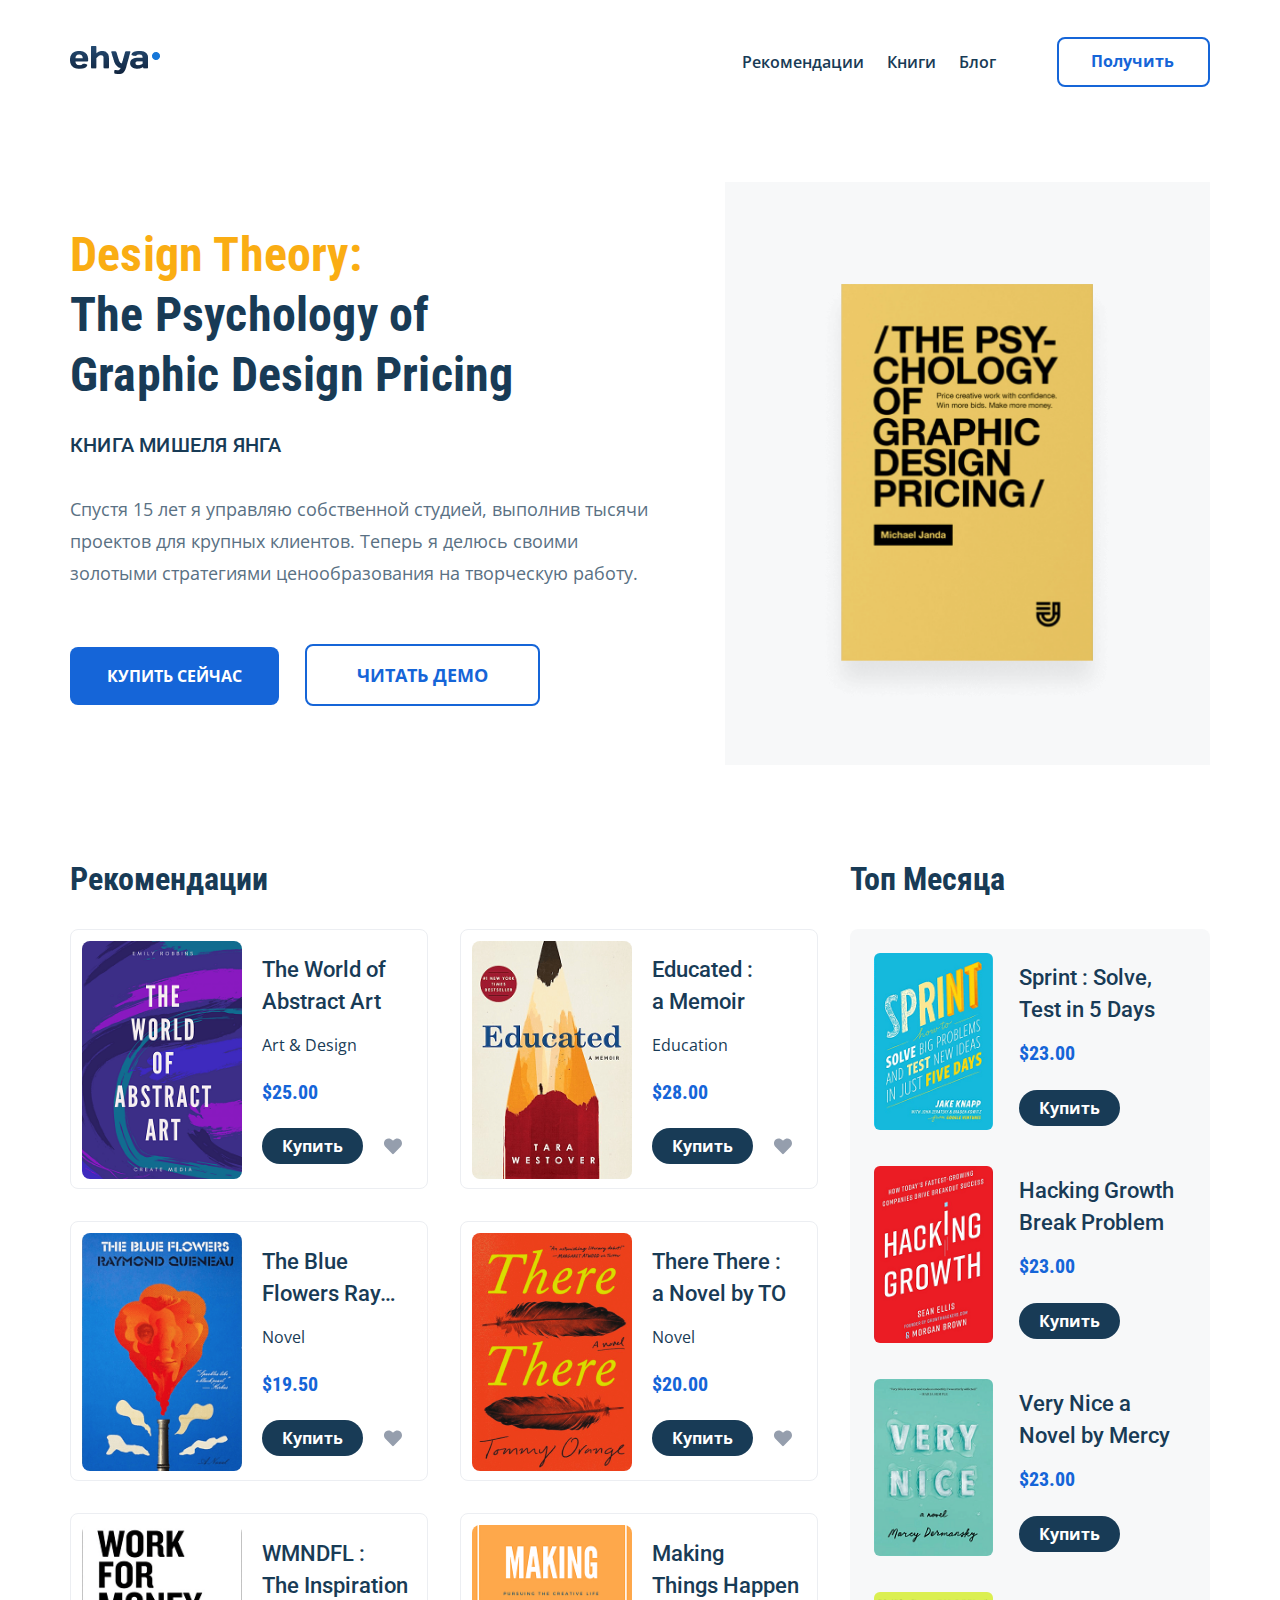
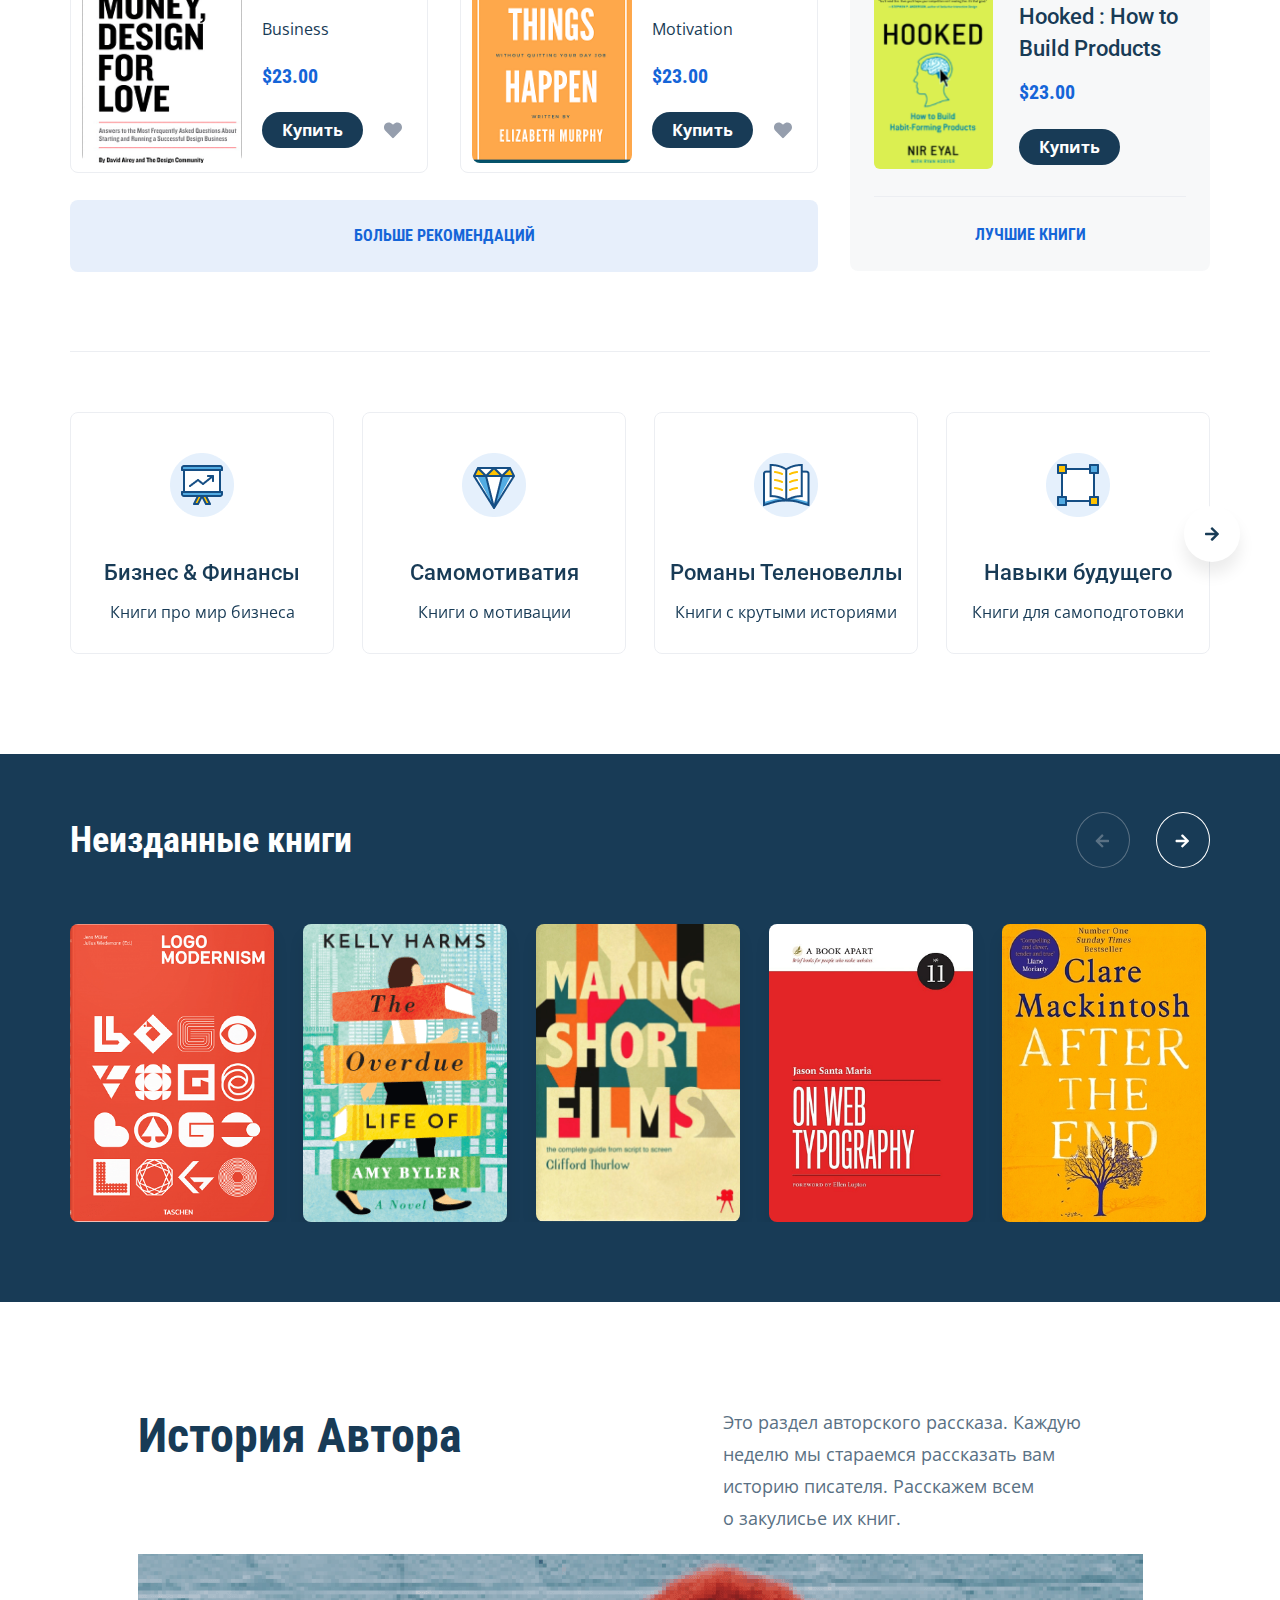
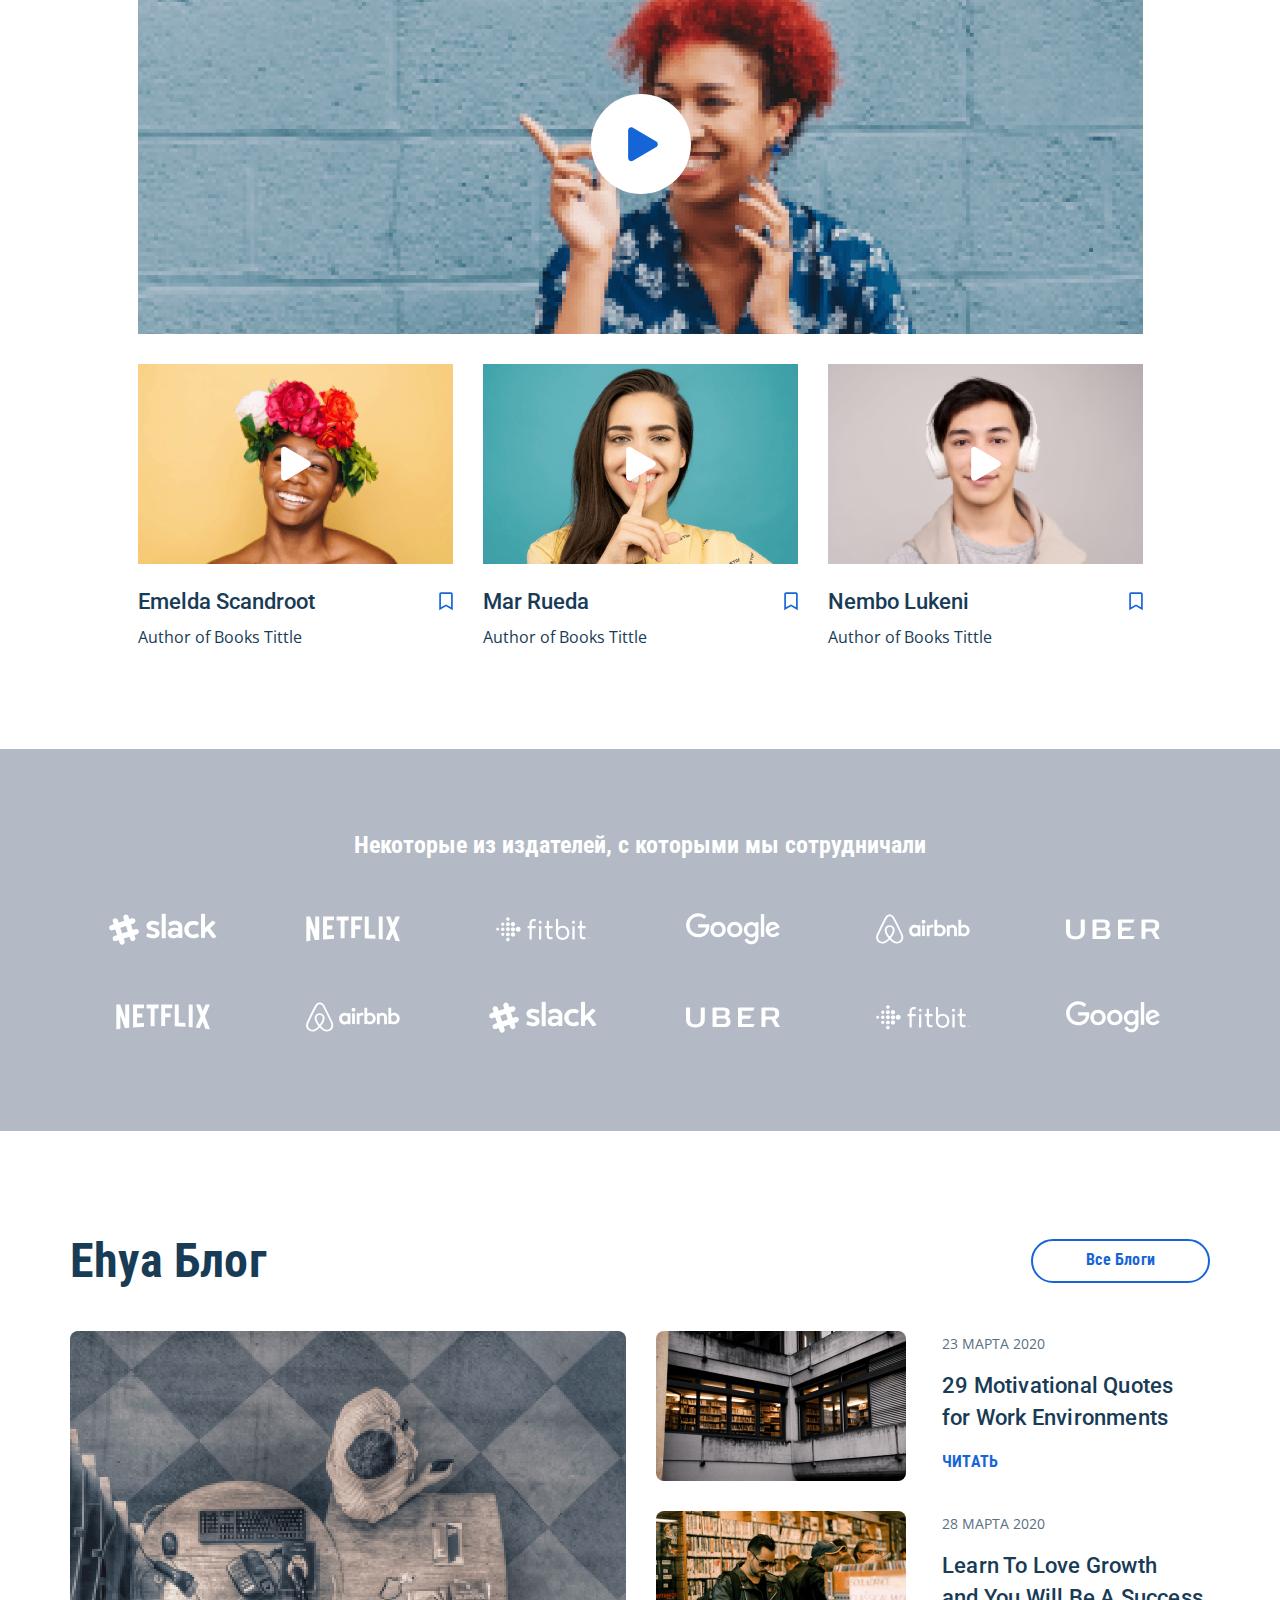
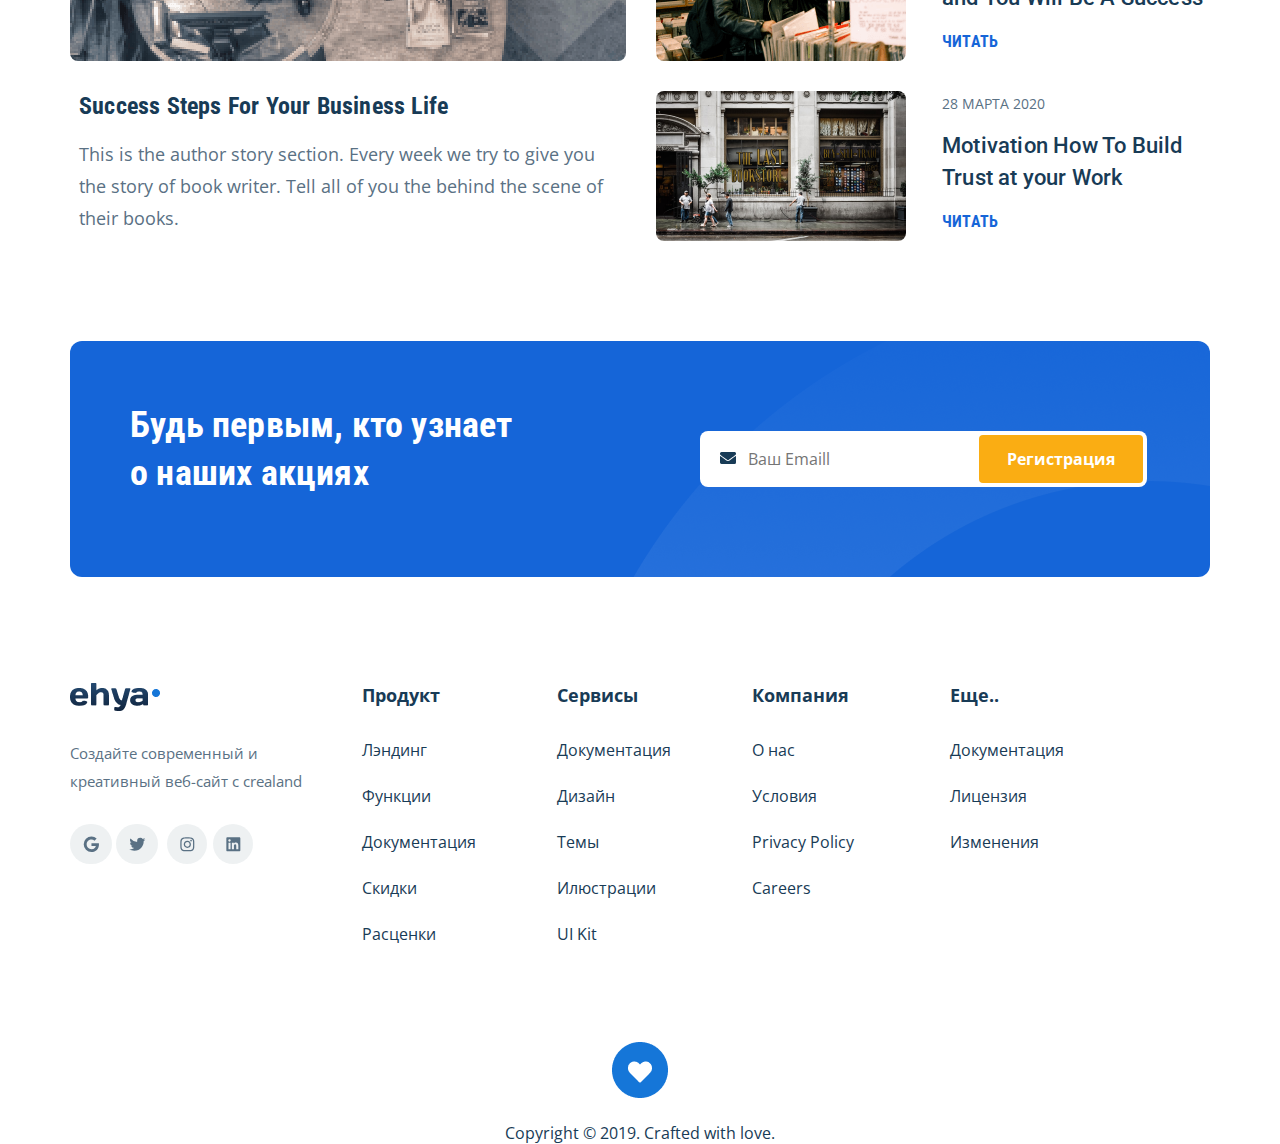
==== commit b45a1868: "fix" ====
--- a/index.html
+++ b/index.html
@@ -4,9 +4,9 @@
     <meta charset="UTF-8" />
     <meta http-equiv="X-UA-Compatible" content="IE=edge" />
     <meta name="viewport" content="width=device-width, initial-scale=1.0" />
-    <title>Ehya</title>
-    <link rel="shortcut icon" href="/favicon.ico" type="image/x-icon" />
-    <link rel="icon" href="/favicon.ico" type="image/x-icon" />
+    <title>ehya</title>
+    <link rel="shortcut icon" href="img/favicon.ico" type="image/x-icon" />
+    <link rel="icon" href="img/favicon.ico" type="image/x-icon" />
     <link rel="preconnect" href="https://fonts.gstatic.com" />
     <link
       href="https://fonts.googleapis.com/css2?family=Open+Sans:wght@400;600;700&family=Roboto+Condensed:wght@700&family=Roboto:wght@400;500&display=swap"
@@ -21,7 +21,7 @@
     <header class="header header--mobile" id="header">
       <div class="container">
         <div class="header-wrapper">
-          <a href="#">
+          <a href="index.html">
             <img src="img/logo.png" alt="Логотип: ehya" class="header__logo" />
           </a>
           <div class="header-left">
@@ -481,7 +481,7 @@
             <div class="video__play">
               <a
                 data-fancybox
-                href="https://www.youtube.com/watch?v=HmFg1vy2Cf0"
+                href="https://www.youtube.com/watch?v=Z1OfXxH_uiw&t=127s"
               >
                 <svg class="video__play-icon">
                   <use xlink:href="img/sprite.svg#play"></use>
@@ -495,7 +495,7 @@
                 <img src="img/story-2.png" alt="" class="video-list__img" />
                 <a
                   data-fancybox
-                  href="https://www.youtube.com/watch?v=0Go9zH8SuFo"
+                  href="https://www.youtube.com/watch?v=i2THjiiPXfM"
                 >
                   <svg class="video-list__play-icon">
                     <use xlink:href="img/sprite.svg#play"></use>
@@ -520,7 +520,7 @@
                 <img src="img/story-3.png" alt="" class="video-list__img" />
                 <a
                   data-fancybox
-                  href="https://www.youtube.com/watch?v=R1OvwseHl6U"
+                  href="https://www.youtube.com/watch?v=yCPOJrkl6cs"
                 >
                   <svg class="video-list__play-icon">
                     <use xlink:href="img/sprite.svg#play"></use>
@@ -545,7 +545,7 @@
                 <img src="img/story-4.png" alt="" class="video-list__img" />
                 <a
                   data-fancybox
-                  href="https://www.youtube.com/watch?v=egUjOwktfs0"
+                  href="https://www.youtube.com/watch?v=-0gCf75bBsA"
                 >
                   <svg class="video-list__play-icon">
                     <use xlink:href="img/sprite.svg#play"></use>
@@ -715,7 +715,7 @@
       <div class="container">
         <div class="footer-wrapper">
           <div class="footer__info">
-            <a href="#"
+            <a href="index.html"
               ><img src="img/logo.png" alt="" class="footer__logo"
             /></a>
             <span class="footer__description"
@@ -856,7 +856,7 @@
             placeholder="Телефон*"
             name="phone"
             required
-            minlength="17"
+            minlength="12"
           />
           <input
             type="email"
--- a/css/style.css
+++ b/css/style.css
@@ -1,2 +1,2 @@
-*{-webkit-box-sizing:border-box;box-sizing:border-box}body{position:relative;font-family:'Open Sans', sans-serif;color:#183B56;margin:11px 0 0 0}.container{max-width:1140px;margin:auto}img{max-width:100%}.button-top{max-width:60px;position:-webkit-sticky;position:sticky;bottom:8%;z-index:99;margin-right:3%;margin-left:auto}.icon-top{fill:#FAAD13;width:60px;height:60px}.thankyou-title{font-family:'Roboto Condensed', sans-serif;font-weight:bold;font-size:30px;line-height:60px;letter-spacing:0.2px;margin-top:0;margin-bottom:40px}.thankyou-button{border:2px solid #1565D8;border-radius:8px;background-color:transparent;font-weight:bold;font-size:16px;line-height:22px;color:#1565D8;padding:11px 34px 13px 32px;text-decoration:none}.invalid{color:#e90c0c}/*! normalize.css v8.0.1 | MIT License | github.com/necolas/normalize.css */html{line-height:1.15;-webkit-text-size-adjust:100%}body{margin:0}main{display:block}h1{font-size:2em;margin:0.67em 0}hr{-webkit-box-sizing:content-box;box-sizing:content-box;height:0;overflow:visible}pre{font-family:monospace, monospace;font-size:1em}a{background-color:transparent}abbr[title]{border-bottom:none;text-decoration:underline;-webkit-text-decoration:underline dotted;text-decoration:underline dotted}b,strong{font-weight:bolder}code,kbd,samp{font-family:monospace, monospace;font-size:1em}small{font-size:80%}sub,sup{font-size:75%;line-height:0;position:relative;vertical-align:baseline}sub{bottom:-0.25em}sup{top:-0.5em}img{border-style:none}button,input,optgroup,select,textarea{font-family:inherit;font-size:100%;line-height:1.15;margin:0}button,input{overflow:visible}button,select{text-transform:none}button,[type="button"],[type="reset"],[type="submit"]{-webkit-appearance:button}button::-moz-focus-inner,[type="button"]::-moz-focus-inner,[type="reset"]::-moz-focus-inner,[type="submit"]::-moz-focus-inner{border-style:none;padding:0}button:-moz-focusring,[type="button"]:-moz-focusring,[type="reset"]:-moz-focusring,[type="submit"]:-moz-focusring{outline:1px dotted ButtonText}fieldset{padding:0.35em 0.75em 0.625em}legend{-webkit-box-sizing:border-box;box-sizing:border-box;color:inherit;display:table;max-width:100%;padding:0;white-space:normal}progress{vertical-align:baseline}textarea{overflow:auto}[type="checkbox"],[type="radio"]{-webkit-box-sizing:border-box;box-sizing:border-box;padding:0}[type="number"]::-webkit-inner-spin-button,[type="number"]::-webkit-outer-spin-button{height:auto}[type="search"]{-webkit-appearance:textfield;outline-offset:-2px}[type="search"]::-webkit-search-decoration{-webkit-appearance:none}::-webkit-file-upload-button{-webkit-appearance:button;font:inherit}details{display:block}summary{display:list-item}template{display:none}[hidden]{display:none}.header{padding:37px 0 95px 0}.header__logo{max-width:90px}.header-wrapper{display:-webkit-box;display:-ms-flexbox;display:flex;-webkit-box-align:center;-ms-flex-align:center;align-items:center;-webkit-box-pack:justify;-ms-flex-pack:justify;justify-content:space-between}.header-left{display:-webkit-box;display:-ms-flexbox;display:flex;-webkit-box-align:center;-ms-flex-align:center;align-items:center}.header-left__button{border:2px solid #1565D8;border-radius:8px;background-color:transparent;font-weight:bold;font-size:16px;line-height:22px;color:#1565D8;padding:11px 34px 13px 32px;cursor:pointer}.header__menu-button{display:none}.nav__list{display:-webkit-box;display:-ms-flexbox;display:flex;list-style-type:none;margin:0;padding:0;margin-right:61px}.nav__item{font-weight:600;font-size:16px;line-height:22px;color:#183B56}.nav__item:not(:last-child){padding-right:23px}.nav__link{text-decoration:none;color:inherit}.main{margin-bottom:94px}.main-wrapper{display:-webkit-box;display:-ms-flexbox;display:flex}.main__title{font-family:'Roboto Condensed', sans-serif;font-style:normal;font-weight:bold;font-size:48px;line-height:60px;letter-spacing:0.2px;margin-top:43px;margin-bottom:28px}.main__title--yellow{color:#FAAD13}.main__description{font-family:'Roboto', sans-serif;font-style:normal;font-weight:500;font-size:20px;line-height:24px;letter-spacing:0.2px}.main__text{font-weight:normal;font-size:18px;line-height:32px;color:#5A7184;margin:36px 0 74px 0}.main__image{background-color:rgba(179,186,197,0.1);padding:98px 93px 57px 92px}.main__img{min-width:300px;-o-object-fit:cover;object-fit:cover}.button__buy{text-decoration:none;color:#ffffff;font-weight:bold;font-size:16px;line-height:22px;background:#1565D8;border-radius:8px;padding:18px 37px;margin-right:22px}.button__read{text-decoration:none;font-weight:bold;font-size:18px;line-height:25px;color:#1565D8;border:2px solid #1565D8;border-radius:8px;padding:17px 50px}.modal__overlay{position:fixed;left:0;top:0;right:0;bottom:0;background-color:rgba(85,97,104,0.39);z-index:100;visibility:hidden;opacity:0;-webkit-transition:opacity 0.2s;transition:opacity 0.2s}.modal__overlay--visible{visibility:visible;opacity:1}.modal__dialog{position:fixed;top:50%;left:50%;padding:30px 50px;background-color:#fff;border-radius:8px;z-index:101;max-width:700px;min-width:300px;-webkit-transform:translate(-50%, -49%);transform:translate(-50%, -49%);visibility:hidden;opacity:0;-webkit-transition:opacity 0.2s;transition:opacity 0.2s;max-height:95%}.modal__dialog--visible{visibility:visible;opacity:1;overflow:auto;scrollbar-width:none}.modal__dialog--visible::-webkit-scrollbar{width:0}.modal__input{border:1px solid #1565D8;border-radius:4px;width:100%;min-height:30px;margin-top:15px}.modal__form{display:-webkit-box;display:-ms-flexbox;display:flex;-webkit-box-orient:vertical;-webkit-box-direction:normal;-ms-flex-direction:column;flex-direction:column;-webkit-box-align:start;-ms-flex-align:start;align-items:start;-webkit-box-pack:justify;-ms-flex-pack:justify;justify-content:space-between;-webkit-box-align:center;-ms-flex-align:center;align-items:center}.modal__button{color:#ffffff;background-color:#1565D8;border:none;border-radius:4px;padding:10px 15px;margin-top:15px;cursor:pointer}.modal__close{position:absolute;right:18px;top:17px;cursor:pointer;fill:#183B56;width:17px;height:16px}.books{padding-bottom:79px}.books-wrapper{display:-webkit-box;display:-ms-flexbox;display:flex;-webkit-box-pack:start;-ms-flex-pack:start;justify-content:start}.recommended{padding-right:32px}.recommended__title{font-family:'Roboto Condensed', sans-serif;font-weight:bold;font-size:32px;line-height:40px;margin:0 0 30px 0}.recommended__cards{display:-webkit-box;display:-ms-flexbox;display:flex;-webkit-box-pack:justify;-ms-flex-pack:justify;justify-content:space-between;-ms-flex-wrap:wrap;flex-wrap:wrap}.recommended__button{display:-webkit-box;display:-ms-flexbox;display:flex;-webkit-box-align:center;-ms-flex-align:center;align-items:center;-webkit-box-pack:center;-ms-flex-pack:center;justify-content:center;background-color:rgba(21,101,216,0.1);border-radius:8px;width:100%;min-height:72px}.recommended__link{text-decoration:none;text-align:center;color:#1565D8;font-family:'Roboto Condensed', sans-serif;font-weight:bold;font-size:16px;line-height:20px;text-transform:uppercase}.card{display:-webkit-box;display:-ms-flexbox;display:flex;-webkit-box-pack:justify;-ms-flex-pack:justify;justify-content:space-between;border:1px solid #ECEEF2;border-radius:8px;width:358px;height:260px;padding:11px 0px 11px 11px;margin-bottom:32px}.card--mb{margin-bottom:27px}.card__image{max-width:160px;min-width:160px;height:238px;border-radius:8px;overflow:hidden}.card__img{width:100%;height:100%;-o-object-fit:cover;object-fit:cover}.card__price{display:block}.card__title{font-family:'Roboto', sans-serif;font-weight:500;font-size:22px;line-height:32px;margin-top:13px;margin-bottom:16px;margin-left:20px}.card__description{display:block;font-weight:normal;font-size:16px;line-height:22px;margin-bottom:24px;margin-left:20px}.card__price{font-family:'Roboto Condensed', sans-serif;font-weight:bold;font-size:20px;line-height:24px;color:#1565D8;margin-bottom:24px;margin-left:20px}.card__buy{font-weight:bold;font-size:16px;line-height:22px;color:#ffffff;background-color:#183B56;border-radius:2000px;text-decoration:none;padding:7px 20px;margin-left:20px}.card__like-1{width:19px;height:17px;fill:#959EAD;margin-right:25px;cursor:pointer}.card__like-1--red-1{fill:#eb1515}.card__like-2{width:19px;height:17px;fill:#959EAD;margin-right:25px;cursor:pointer}.card__like-2--red-2{fill:#eb1515}.card__like-3{width:19px;height:17px;fill:#959EAD;margin-right:25px;cursor:pointer}.card__like-3--red-3{fill:#eb1515}.card__like-4{width:19px;height:17px;fill:#959EAD;margin-right:25px;cursor:pointer}.card__like-4--red-4{fill:#eb1515}.card__like-5{width:19px;height:17px;fill:#959EAD;margin-right:25px;cursor:pointer}.card__like-5--red-5{fill:#eb1515}.card__like-6{width:19px;height:17px;fill:#959EAD;margin-right:25px;cursor:pointer}.card__like-6--red-6{fill:#eb1515}.card__buttons{display:-webkit-box;display:-ms-flexbox;display:flex;-webkit-box-pack:justify;-ms-flex-pack:justify;justify-content:space-between;-webkit-box-align:center;-ms-flex-align:center;align-items:center}.best{min-width:360px}.best__title{font-family:'Roboto Condensed', sans-serif;font-weight:bold;font-size:32px;line-height:40px;margin-top:0;margin-bottom:30px}.best__cards{background-color:rgba(179,186,197,0.1);border-radius:8px;padding-top:24px;padding-left:24px;padding-right:24px}.best__link{display:block;text-align:center;font-family:'Roboto Condensed', sans-serif;text-decoration:none;font-weight:bold;font-size:16px;line-height:20px;color:#1565D8;padding-top:28px;padding-bottom:26px}.best-card{display:-webkit-box;display:-ms-flexbox;display:flex;margin-bottom:36px}.best-card--mb{margin-bottom:27px}.best-card__image{max-width:119px;min-width:119px;height:177px;overflow:hidden;border-radius:6px;margin-right:26px}.best-card__img{width:100%;height:100%;-o-object-fit:cover;object-fit:cover}.best-card__title{font-family:'Roboto', sans-serif;font-weight:500;font-size:22px;line-height:32px;margin-top:9px;margin-bottom:15px}.best-card__price{display:block;font-family:'Roboto Condensed', sans-serif;font-weight:bold;font-size:20px;line-height:24px;color:#1565D8;margin-bottom:32px}.best-card__buy{text-decoration:none;font-weight:bold;font-size:16px;line-height:22px;color:#ffffff;background-color:#183B56;border-radius:2000px;padding:7px 20px}.line{background-color:#ECEEF2;width:100%;height:1px}.container{position:relative}.category{margin-bottom:100px}.category__line{background-color:#ECEEF2;width:100%;height:1px;margin-bottom:60px}.category__slider{margin:0}.category__slider--add{display:none}.category-card{border:1px solid #ECEEF2;border-radius:8px;display:-webkit-box;display:-ms-flexbox;display:flex;-webkit-box-orient:vertical;-webkit-box-direction:normal;-ms-flex-direction:column;flex-direction:column;-webkit-box-align:center;-ms-flex-align:center;align-items:center;max-width:264px;margin-top:0}.category-card a{text-decoration:none;color:#183B56}.category-card__img{margin-top:40px}.category-card__title{font-family:'Roboto', sans-serif;font-weight:500;font-size:22px;line-height:32px;margin-top:40px;margin-bottom:12px}.category-card__description{font-weight:normal;font-size:16px;line-height:22px;margin-bottom:30px}.category-button-next{display:-webkit-box;display:-ms-flexbox;display:flex;-webkit-box-align:center;-ms-flex-align:center;align-items:center;-webkit-box-pack:center;-ms-flex-pack:center;justify-content:center;width:56px;height:56px;background-color:#fff;border-radius:50%;-webkit-box-shadow:0px 12px 16px rgba(0,0,0,0.08);box-shadow:0px 12px 16px rgba(0,0,0,0.08);position:absolute;top:50.99%;right:-2.6%;cursor:pointer;z-index:1}.category-button-prev{display:-webkit-box;display:-ms-flexbox;display:flex;-webkit-box-align:center;-ms-flex-align:center;align-items:center;-webkit-box-pack:center;-ms-flex-pack:center;justify-content:center;width:56px;height:56px;background-color:#fff;border-radius:50%;-webkit-box-shadow:0px 12px 16px rgba(0,0,0,0.08);box-shadow:0px 12px 16px rgba(0,0,0,0.08);position:absolute;top:50.99%;left:-2.6%;cursor:pointer;z-index:1}.category-button--disabled{display:none}.next-icon{fill:#183B56;width:14px;height:18px}.prev-icon{fill:#183B56;width:14px;height:18px}.unreleased{position:relative;background-color:#183B56;padding-top:62px;padding-bottom:80px}.unreleased__title{font-family:'Roboto Condensed', sans-serif;font-weight:bold;font-size:36px;line-height:48px;color:#ffffff;margin-top:0;margin-bottom:60px}.unreleased__img{width:100%;height:100%;-o-object-fit:cover;object-fit:cover}.unreleased-button-next{position:absolute;top:-1%;right:0;width:54px;height:56px;fill:#ffffff;border:1px solid #ffffff;border-radius:50%;cursor:pointer}.unreleased-button-prev{position:absolute;top:-1%;right:7%;width:54px;height:56px;fill:#ffffff;border:1px solid #ffffff;border-radius:50%;cursor:pointer}.swiper-button-disabled{fill:#5A7184;border:1px solid #5A7184}.un-card{min-width:204px;max-width:204px;height:298px;-webkit-box-shadow:0px 12px 16px rgba(0,0,0,0.08);box-shadow:0px 12px 16px rgba(0,0,0,0.08);border-radius:8px;overflow:hidden;box-shadow:0px 12px 16px rgba(0,0,0,0.08)}.story-wrapper{padding:76px 67px 185px 68px}.story__info{display:-webkit-box;display:-ms-flexbox;display:flex;-webkit-box-pack:justify;-ms-flex-pack:justify;justify-content:space-between}.story__title{font-family:'Roboto Condensed', sans-serif;font-style:normal;font-weight:bold;font-size:48px;line-height:60px;margin-top:28px;margin-bottom:88px;min-width:500px}.story__description{font-weight:normal;font-size:18px;line-height:32px;color:#5A7184;margin-top:28px;margin-bottom:20px;margin-right:37px;max-width:383px}.story__video{position:relative;width:100%;height:380px;margin-bottom:30px}.story__video-list{display:-webkit-box;display:-ms-flexbox;display:flex;-webkit-box-pack:justify;-ms-flex-pack:justify;justify-content:space-between}.video__img{width:100%;height:100%;-o-object-fit:cover;object-fit:cover}.video__play{position:absolute;top:50%;left:50%;-webkit-transform:translateY(-50%) translateX(-50%);transform:translateY(-50%) translateX(-50%);width:100px;height:100px;background-color:#fff;border-radius:50%;display:-webkit-box;display:-ms-flexbox;display:flex;-webkit-box-pack:center;-ms-flex-pack:center;justify-content:center;-webkit-box-align:center;-ms-flex-align:center;align-items:center;cursor:pointer}.video__play-icon{width:30px;height:39px;fill:#1565D8}.video-list__card{max-width:315px;max-height:200px}.video-list__image{position:relative;width:100%;height:100%}.video-list__img{width:100%;height:100%;-o-object-fit:cover;object-fit:cover}.video-list__play-icon{position:absolute;top:50%;left:50%;-webkit-transform:translateY(-50%) translateX(-50%);transform:translateY(-50%) translateX(-50%);width:30px;height:39px;fill:#ffffff;cursor:pointer}.video-list__tit{display:-webkit-box;display:-ms-flexbox;display:flex;-webkit-box-pack:justify;-ms-flex-pack:justify;justify-content:space-between;margin-top:22px}.video-list__title{font-family:'Roboto', sans-serif;font-style:normal;font-weight:500;font-size:22px;line-height:32px;margin-top:0;margin-bottom:10px}.video-list__icon{width:14px;height:21px;fill:#1565D8;margin-top:5px}.partners{background-color:#B3BAC5;padding-top:80px;padding-bottom:43px}.partners__title{font-family:'Roboto Condensed', sans-serif;font-weight:bold;font-size:24px;line-height:32px;text-align:center;color:#FFFFFF;margin-top:0;margin-bottom:52px}.partners__icon{fill:#ffffff;width:186px;height:32px}.partners__list{margin-bottom:52px}.blog{padding:100px 0}.blog-wrapper{display:-webkit-box;display:-ms-flexbox;display:flex;-webkit-box-pack:justify;-ms-flex-pack:justify;justify-content:space-between;-ms-flex-wrap:wrap;flex-wrap:wrap}.blog__title{font-family:'Roboto Condensed', sans-serif;font-weight:bold;font-size:48px;line-height:60px;letter-spacing:0.2px;margin-top:0;margin-bottom:40px}.blog__link{display:block;font-family:'Roboto Condensed', sans-serif;font-weight:bold;font-size:16px;line-height:20px;text-align:center;letter-spacing:0.2px;color:#1565D8;text-decoration:none;border:2px solid #1565D8;border-radius:22px;padding:9px 53px;margin-top:8px;margin-bottom:48px}.blog__articles{display:-webkit-box;display:-ms-flexbox;display:flex}.blog__article{max-width:556px;margin-right:30px}.blog-card{display:-webkit-box;display:-ms-flexbox;display:flex}.blog-card:not(:last-child){margin-bottom:30px}.blog-card__image{min-width:250px;height:150px;border-radius:8px;overflow:hidden;margin-right:36px}.blog-card__img{width:100%;height:100%;-o-object-fit:cover;object-fit:cover}.blog-card__date{display:block;font-weight:normal;font-size:14px;line-height:20px;color:#5A7184;margin-bottom:16px;margin-top:3px}.blog-card__text{display:block;font-family:'Roboto', sans-serif;font-weight:500;font-size:22px;line-height:32px;letter-spacing:0.2px;margin-bottom:18px;max-width:261px}.blog-card__link{font-family:'Roboto Condensed', sans-serif;font-weight:bold;font-size:16px;line-height:20px;letter-spacing:0.2px;color:#1665D8;text-decoration:none}.article__image{width:556px;height:330px;border-radius:8px;overflow:hidden;margin-bottom:29px}.article__img{max-width:100%;min-width:100%;height:100%;-o-object-fit:cover;object-fit:cover}.article__title{display:block;font-family:'Roboto Condensed', sans-serif;font-weight:bold;font-size:24px;line-height:32px;letter-spacing:0.2px;color:#183B56;text-decoration:none;margin-bottom:16px;margin-left:9px}.article__text{font-weight:normal;font-size:18px;line-height:32px;color:#5A7184;padding-right:20px;margin:0 0 0 9px}.subscribe-wrapper{display:-webkit-box;display:-ms-flexbox;display:flex;background-image:url("../img/subscript-bg.png");background-repeat:no-repeat;background-position:center;background-size:cover;border-radius:12px;padding:60px 63px 80px 60px}.subscribe__title{font-family:'Roboto Condensed', sans-serif;font-weight:bold;font-size:36px;line-height:48px;letter-spacing:0.2px;color:#FFFFFF;margin:0 177px 0 0}.subscribe__form{position:relative;background-color:#ffffff;border-radius:8px;padding:4px 4px 4px 20px;min-width:447px;height:56px;margin-top:30px}.subscribe__input{border:none;outline:none;width:255px;height:100%;padding-left:28px}.subscribe__icon{position:absolute;top:18px;left:20px;fill:#183B56;width:16px;height:18px}.subscribe__button{position:absolute;top:4px;right:4px;border:none;background:#FAAD13;border-radius:4px;font-weight:bold;font-size:16px;line-height:22px;text-align:center;color:#FFFFFF;padding:13px 28px;cursor:pointer}.footer{padding-top:106px;padding-bottom:0}.footer-wrapper{display:-webkit-box;display:-ms-flexbox;display:flex;margin-bottom:73px}.footer__info{margin-right:52px}.footer__logo{margin-bottom:25px}.footer__description{display:block;font-weight:normal;font-size:15px;line-height:28px;color:#5A7184;margin-bottom:29px;max-width:240px}.footer__social-link{text-decoration:none}.footer__icon{fill:#5A7184;width:42px;height:40px}.footer__icon--mr{margin-right:4px}.footer__title{font-weight:bold;font-size:18px;line-height:25px;margin-top:0;margin-bottom:31px}.footer__ul{list-style:none;padding:0;margin-right:81px;margin-top:0;margin-bottom:0}.footer__ul--mr{margin-right:96px}.footer__item{font-weight:normal;font-size:16px;line-height:22px;margin-bottom:24px}.footer__link{text-decoration:none;color:inherit}.footer__bottom{display:-webkit-box;display:-ms-flexbox;display:flex;-webkit-box-align:center;-ms-flex-align:center;align-items:center;-webkit-box-orient:vertical;-webkit-box-direction:normal;-ms-flex-direction:column;flex-direction:column}.footer__heart{margin-bottom:24px}.footer__copy{display:block;font-size:16px;line-height:22px;text-align:center}@media (max-width: 1200px){.container{max-width:90%}.button{display:-webkit-box;display:-ms-flexbox;display:flex;-ms-flex-wrap:wrap;flex-wrap:wrap}.button__buy{display:-webkit-box;display:-ms-flexbox;display:flex;-webkit-box-pack:center;-ms-flex-pack:center;justify-content:center;margin-bottom:20px;-ms-flex-preferred-size:60%;flex-basis:60%}.button__read{display:-webkit-box;display:-ms-flexbox;display:flex;-webkit-box-pack:center;-ms-flex-pack:center;justify-content:center;-ms-flex-preferred-size:60%;flex-basis:60%}.books-wrapper{-webkit-box-pack:space-evenly;-ms-flex-pack:space-evenly;justify-content:space-evenly}.recommended__button{width:100%}.card{width:49%}.card__info{margin-left:-11px}.story__title{min-width:385px}.story__description{margin-right:0}.video-list__card{max-width:30%}.partners__icon{width:16%}.blog-wrapper{-webkit-box-orient:vertical;-webkit-box-direction:normal;-ms-flex-direction:column;flex-direction:column;-webkit-box-align:center;-ms-flex-align:center;align-items:center}.blog__articles{-webkit-box-orient:vertical;-webkit-box-direction:normal;-ms-flex-direction:column;flex-direction:column}.blog__link{-webkit-box-ordinal-group:2;-ms-flex-order:1;order:1}.blog-card{margin-bottom:30px}.article__text{margin-bottom:30px}.subscribe__title{margin-right:11%;-ms-flex-wrap:wrap;flex-wrap:wrap}.footer-wrapper{-webkit-box-pack:justify;-ms-flex-pack:justify;justify-content:space-between}.footer__info{margin-right:0}.footer__ul{margin-right:0}}@media (max-width: 1172px){.card-4{display:none}.card-5{display:none}.card-6{display:none}.card{width:70%;padding:11px 11px 11px 11px;-webkit-box-pack:start;-ms-flex-pack:start;justify-content:flex-start}}@media (max-width: 992px){.main-wrapper{text-align:center;-webkit-box-orient:vertical;-webkit-box-direction:normal;-ms-flex-direction:column;flex-direction:column}.main__info{display:-webkit-box;display:-ms-flexbox;display:flex;-webkit-box-orient:vertical;-webkit-box-direction:normal;-ms-flex-direction:column;flex-direction:column;-webkit-box-align:center;-ms-flex-align:center;align-items:center}.main__text{max-width:70%}.button__buy{margin-right:0;-ms-flex-preferred-size:100%;flex-basis:100%}.button__read{-ms-flex-preferred-size:100%;flex-basis:100%;margin-bottom:20px}.category-card__title{font-family:'Roboto Condensed', sans-serif;font-weight:bold;font-size:16px;line-height:20px;text-align:center}.category-card__description{font-size:12px;line-height:20px;text-align:center}.card{width:340px}.unreleased-button-prev{right:15%}.story-wrapper{padding:76px 0 150px 0}.story__info{-webkit-box-orient:vertical;-webkit-box-direction:normal;-ms-flex-direction:column;flex-direction:column;-webkit-box-align:center;-ms-flex-align:center;align-items:center;text-align:center}.story__title{margin-bottom:24px}.story__description{margin-top:0}.video-list__card{min-width:47%}.video-list__card--hidden{display:none}.blog{padding-bottom:0}.subscribe-wrapper{-webkit-box-orient:vertical;-webkit-box-direction:normal;-ms-flex-direction:column;flex-direction:column}.subscribe__form{max-width:449px}.footer-wrapper{-ms-flex-wrap:wrap;flex-wrap:wrap;margin-bottom:0}.footer__info{-webkit-box-ordinal-group:2;-ms-flex-order:1;order:1;-ms-flex-preferred-size:100%;flex-basis:100%;text-align:center;-ms-flex-item-align:center;-ms-grid-row-align:center;align-self:center}.footer__description{max-width:none}.footer__ul{margin-bottom:50px;margin-right:3px}.footer__bottom{display:none}}@media (max-width: 768px){.header--mobile{position:fixed;left:0;top:0;right:0;z-index:99;background-color:#fff;padding-bottom:18px}.header-left{display:none;position:fixed;left:0;right:0;bottom:0;top:70px}.header-left--visible{display:-webkit-box;display:-ms-flexbox;display:flex;-webkit-box-orient:vertical;-webkit-box-direction:normal;-ms-flex-direction:column;flex-direction:column;overflow:auto;scrollbar-width:none;background-color:#fff}.nav__list{-webkit-box-orient:vertical;-webkit-box-direction:normal;-ms-flex-direction:column;flex-direction:column;-webkit-box-align:center;-ms-flex-align:center;align-items:center;margin:0 0 20px 0}.nav__item:not(:last-child){padding:0;margin:0 0 20px 0}.main__title{margin-top:145px}.menu-button{display:-webkit-box;display:-ms-flexbox;display:flex;width:22px;height:17px;padding:0;-webkit-box-pack:justify;-ms-flex-pack:justify;justify-content:space-between;-webkit-box-orient:vertical;-webkit-box-direction:normal;-ms-flex-direction:column;flex-direction:column;-webkit-box-align:center;-ms-flex-align:center;align-items:center;border:none;background-color:transparent;cursor:pointer}.menu-button__line{width:22px;height:2px;background-color:#3A4C66;border-radius:1px;padding-bottom:2px}.books-wrapper{-webkit-box-orient:vertical;-webkit-box-direction:normal;-ms-flex-direction:column;flex-direction:column;-webkit-box-pack:start;-ms-flex-pack:start;justify-content:flex-start;-webkit-box-align:center;-ms-flex-align:center;align-items:center}.recommended{padding-right:0}.recommended__title{text-align:center;font-size:28px;line-height:36px;margin-bottom:72px}.recommended__button{margin-bottom:55px;width:280px;min-height:48px}.recommended__link{font-size:16px;line-height:20px;text-transform:none}.card-1{display:block;width:280px;height:312px;padding:0}.card{margin-bottom:24px}.card__info{text-align:center}.card__title{font-weight:500;font-size:20px;line-height:24px;margin:0 0 12px 0}.card__description{font-size:14px;line-height:20px;margin:0 0 16px 0}.card__price{font-size:16px;line-height:20px;margin:0 10px 20px 0px}.card__image{max-width:95px;min-width:95px;height:137px;margin-left:92px;margin-top:-24px;margin-bottom:19px}.card__buy{font-size:16px;line-height:22px;margin-left:75px;padding:7px 26px}.card__like-1{margin:0 0 0 20px;margin-right:62px}.card-2{display:none}.card-3{display:none}.best__title{text-align:center}.story-wrapper{padding:76px 0 155px 0}.story__video{height:250px}.partners__list--hidden{display:none}.partners__icon{width:32%}.partners__icon--mb-1{margin-bottom:65px}.blog__articles{-webkit-box-align:center;-ms-flex-align:center;align-items:center}.blog-card__text{font-size:14px;line-height:20px}.article{margin-right:0}.article__image{width:90%;height:auto}.article__text{padding-right:0}.modal__dialog{top:30%}.button-top{display:none}.thankyou-title{padding-top:100px}}@media (max-width: 576px){.header{padding:18px 0 11px 0}.header-wrapper{-webkit-box-align:start;-ms-flex-align:start;align-items:start}.header__menu-button{margin-top:5px;margin-right:8px}.header-left{top:57px}.container{max-width:89%}.main{margin-bottom:57px}.main__title{font-weight:bold;font-size:32px;line-height:40px;margin-bottom:24px;padding-top:57px;margin-top:43px}.main__description{font-size:16px;line-height:24px}.main__text{font-size:16px;line-height:23px;max-width:100%;margin:33px 0 16px 0}.main__image{padding:57px 60px 28px 56px}.main__img{min-width:172px}.button{-webkit-box-orient:vertical;-webkit-box-direction:normal;-ms-flex-direction:column;flex-direction:column;-webkit-box-align:center;-ms-flex-align:center;align-items:center}.button__buy{padding:9px 20px;margin-bottom:15px}.button__read{font-size:16px;padding:6px 27px;margin-bottom:35px}.best{min-width:290px}.best__title{font-size:28px;line-height:36px;margin-bottom:37px}.best__cards{padding-top:26px;padding-left:15px}.best__link{padding-top:19px;padding-bottom:23px}.best-card--mb{margin-bottom:40px}.best-card__image{min-width:96px;max-width:96px;height:142px;margin-right:15px}.best-card__title{font-family:'Roboto Condensed', sans-serif;font-size:16px;line-height:24px;max-width:112px;margin:4px 0 12px 0}.best-card__price{font-size:20px;line-height:24px;margin-bottom:21px}.books{padding-bottom:54px}.category{margin-bottom:141px}.category__line{margin-bottom:55px}.category__slider--mb{margin-bottom:10px}.category__slider--add{display:block}.category-card{min-width:140px;min-height:182px}.category-card__img{width:36px;height:36px;margin-top:20px}.category-card__title{max-width:112px;margin-top:16px;margin-bottom:10px}.category-card__title--mb{margin-bottom:30px}.category-card__description{max-width:99px;margin-bottom:20px}.category-button-next{top:108%;right:40%;-webkit-transform:translateX(50%);transform:translateX(50%);width:48px;height:48px}.category-button-prev{top:108%;left:40%;-webkit-transform:translateX(-50%);transform:translateX(-50%);width:48px;height:48px}.next-icon{fill:#183B56;width:13px;height:16px}.prev-icon{fill:#183B56;width:13px;height:16px}.unreleased{padding-top:47px;padding-bottom:138px}.unreleased__title{font-size:28px;line-height:36px;text-align:center;margin-bottom:42px}.unreleased-button-next{width:48px;height:48px;top:111%;right:30%}.unreleased-button-prev{width:48px;height:48px;top:111%;right:53%}.un-card{margin-left:50%;-webkit-transform:translateX(-50%);transform:translateX(-50%)}.container--story{max-width:94%}.story-wrapper{padding:16px 0 72px 0}.story__title{font-size:28px;line-height:36px;margin-bottom:25px;min-width:100%}.story__description{max-width:266px;font-size:18px;line-height:25px;margin-bottom:34px}.story__video{height:210px;margin-bottom:20px}.video__play{width:56px;height:56px}.video__play-icon{width:17px;height:22px}.video-list__image{height:138px}.video-list__play-icon{width:21px;height:27px}.video-list__tit{-webkit-box-orient:vertical;-webkit-box-direction:normal;-ms-flex-direction:column;flex-direction:column;-webkit-box-align:center;-ms-flex-align:center;align-items:center;margin-top:16px}.video-list__title{font-size:16px;line-height:20px;text-align:center;margin-bottom:6px}.video-list__description{text-align:center;font-size:12px;line-height:20px}.video-list__icon{width:10px;height:14px;margin-top:16px}.partners{padding-top:36px;padding-bottom:39px}.partners__title{line-height:30px;letter-spacing:0.2px;margin-bottom:28px}.partners__icon{width:57%;margin-bottom:15px}.partners__icon--ml{margin-left:-16%}.partners__icon--mb-1{margin-bottom:15px}.partners__list{margin-bottom:0}.blog{padding-top:57px;padding-bottom:0}.blog__title{font-size:28px;line-height:36px;margin-bottom:48px}.blog__link{font-size:14px;padding:9px 47px}.blog-card:not(:last-child){margin-bottom:31px}.blog-card__image{max-width:90px;min-width:90px;height:90px;margin-left:3px;margin-right:20px}.blog-card__date{font-size:10px;line-height:10px;margin-bottom:11px}.blog-card__text{margin-bottom:3px}.blog-card__link{font-size:10px;line-height:20px}.article__image{width:280px;height:120px;margin-bottom:20px;margin-left:3px}.article__title{font-size:16px;line-height:20px;margin-bottom:10px;margin-left:3px}.article__text{font-size:12px;line-height:24px;margin-left:3px}.subscribe{background-image:url("../img/subscript-bg.png");background-repeat:no-repeat;background-position:center;background-size:cover}.subscribe-wrapper{background-image:none;padding:27px 63px 28px 6px}.subscribe__title{font-size:28px;line-height:36px}.subscribe__form{margin-top:32px;max-width:272px;min-width:272px;min-height:112px}.subscribe__icon{top:20px}.subscribe__input{width:230px;height:45px}.subscribe__button{top:58px;right:11px;padding:9px 28px;height:42px;width:250px}.footer{padding-top:49px;padding-bottom:0}.footer-wrapper{-webkit-box-pack:start;-ms-flex-pack:start;justify-content:start;margin-bottom:0}.footer__title{font-size:16px;line-height:22px;margin-bottom:18px}.footer__list--mar{margin-left:6px;margin-right:42px}.footer__list--mar-2{margin-left:6px;margin-right:54px}.footer__ul{margin-bottom:40px}.footer__item{font-size:14px;line-height:20px;margin-bottom:15px}.footer__logo{margin-top:7px;margin-bottom:10px}.footer__description{margin-left:-8px;margin-bottom:14px}.modal__dialog{top:30%}}@media (hover: hover) and (pointer: fine){.nav__link:hover{color:#1565D8}.header-left__button:hover{color:#183B56;border-color:#183B56}.button__buy:hover{background-color:#183B56}.button__read:hover{color:#183B56;border-color:#183B56}.card__buy:hover{background-color:#1565D8}.card__like-1:hover{fill:#eb1515}.card__like-2:hover{fill:#eb1515}.card__like-3:hover{fill:#eb1515}.card__like-4:hover{fill:#eb1515}.card__like-5:hover{fill:#eb1515}.card__like-6:hover{fill:#eb1515}.best-card__buy:hover{background-color:#1565D8}.recommended__link:hover{color:#183B56}.best__link:hover{color:#183B56}.category-button-next:hover{border:1px solid #183B56}.category-button-prev:hover{border:1px solid #183B56}.category-card__title:hover{color:#1565D8}.video__play:hover{border:1px solid #1565D8}.video-list__play-icon:hover{fill:#1565D8}.blog__link:hover{color:#183B56;border-color:#183B56}.article__title:hover{color:#1565D8}.blog-card__link:hover{color:#183B56}.subscribe__button:hover{background:#fa5f18}.footer__icon:hover{fill:#1565D8}.footer__link:hover{color:#1565D8}}
+*{-webkit-box-sizing:border-box;box-sizing:border-box}body{position:relative;font-family:'Open Sans', sans-serif;color:#183B56;margin:11px 0 0 0}.container{max-width:1140px;margin:auto}img{max-width:100%}.thankyou-title{font-family:'Roboto Condensed', sans-serif;font-weight:bold;font-size:30px;line-height:60px;letter-spacing:0.2px;margin-top:0;margin-bottom:40px}.thankyou-button{border:2px solid #1565D8;border-radius:8px;background-color:transparent;font-weight:bold;font-size:16px;line-height:22px;color:#1565D8;padding:11px 34px 13px 32px;text-decoration:none}.invalid{color:#e90c0c}/*! normalize.css v8.0.1 | MIT License | github.com/necolas/normalize.css */html{line-height:1.15;-webkit-text-size-adjust:100%}body{margin:0}main{display:block}h1{font-size:2em;margin:0.67em 0}hr{-webkit-box-sizing:content-box;box-sizing:content-box;height:0;overflow:visible}pre{font-family:monospace, monospace;font-size:1em}a{background-color:transparent}abbr[title]{border-bottom:none;text-decoration:underline;-webkit-text-decoration:underline dotted;text-decoration:underline dotted}b,strong{font-weight:bolder}code,kbd,samp{font-family:monospace, monospace;font-size:1em}small{font-size:80%}sub,sup{font-size:75%;line-height:0;position:relative;vertical-align:baseline}sub{bottom:-0.25em}sup{top:-0.5em}img{border-style:none}button,input,optgroup,select,textarea{font-family:inherit;font-size:100%;line-height:1.15;margin:0}button,input{overflow:visible}button,select{text-transform:none}button,[type="button"],[type="reset"],[type="submit"]{-webkit-appearance:button}button::-moz-focus-inner,[type="button"]::-moz-focus-inner,[type="reset"]::-moz-focus-inner,[type="submit"]::-moz-focus-inner{border-style:none;padding:0}button:-moz-focusring,[type="button"]:-moz-focusring,[type="reset"]:-moz-focusring,[type="submit"]:-moz-focusring{outline:1px dotted ButtonText}fieldset{padding:0.35em 0.75em 0.625em}legend{-webkit-box-sizing:border-box;box-sizing:border-box;color:inherit;display:table;max-width:100%;padding:0;white-space:normal}progress{vertical-align:baseline}textarea{overflow:auto}[type="checkbox"],[type="radio"]{-webkit-box-sizing:border-box;box-sizing:border-box;padding:0}[type="number"]::-webkit-inner-spin-button,[type="number"]::-webkit-outer-spin-button{height:auto}[type="search"]{-webkit-appearance:textfield;outline-offset:-2px}[type="search"]::-webkit-search-decoration{-webkit-appearance:none}::-webkit-file-upload-button{-webkit-appearance:button;font:inherit}details{display:block}summary{display:list-item}template{display:none}[hidden]{display:none}.header{padding:37px 0 95px 0}.header__logo{max-width:90px}.header-wrapper{display:-webkit-box;display:-ms-flexbox;display:flex;-webkit-box-align:center;-ms-flex-align:center;align-items:center;-webkit-box-pack:justify;-ms-flex-pack:justify;justify-content:space-between}.header-left{display:-webkit-box;display:-ms-flexbox;display:flex;-webkit-box-align:center;-ms-flex-align:center;align-items:center}.header-left__button{border:2px solid #1565D8;border-radius:8px;background-color:transparent;font-weight:bold;font-size:16px;line-height:22px;color:#1565D8;padding:11px 34px 13px 32px;cursor:pointer}.header__menu-button{display:none}.nav__list{display:-webkit-box;display:-ms-flexbox;display:flex;list-style-type:none;margin:0;padding:0;margin-right:61px}.nav__item{font-weight:600;font-size:16px;line-height:22px;color:#183B56}.nav__item:not(:last-child){padding-right:23px}.nav__link{text-decoration:none;color:inherit}.main{margin-bottom:94px}.main-wrapper{display:-webkit-box;display:-ms-flexbox;display:flex}.main__title{font-family:'Roboto Condensed', sans-serif;font-style:normal;font-weight:bold;font-size:48px;line-height:60px;letter-spacing:0.2px;margin-top:43px;margin-bottom:28px}.main__title--yellow{color:#FAAD13}.main__description{font-family:'Roboto', sans-serif;font-style:normal;font-weight:500;font-size:20px;line-height:24px;letter-spacing:0.2px}.main__text{font-weight:normal;font-size:18px;line-height:32px;color:#5A7184;margin:36px 0 74px 0}.main__image{background-color:rgba(179,186,197,0.1);padding:98px 93px 57px 92px}.main__img{min-width:300px;-o-object-fit:cover;object-fit:cover}.button__buy{text-decoration:none;color:#ffffff;font-weight:bold;font-size:16px;line-height:22px;background:#1565D8;border-radius:8px;padding:18px 37px;margin-right:22px}.button__read{text-decoration:none;font-weight:bold;font-size:18px;line-height:25px;color:#1565D8;border:2px solid #1565D8;border-radius:8px;padding:17px 50px}.modal__overlay{position:fixed;left:0;top:0;right:0;bottom:0;background-color:rgba(85,97,104,0.39);z-index:100;visibility:hidden;opacity:0;-webkit-transition:opacity 0.2s;transition:opacity 0.2s}.modal__overlay--visible{visibility:visible;opacity:1}.modal__dialog{position:fixed;top:50%;left:50%;padding:30px 50px;background-color:#fff;border-radius:8px;z-index:101;max-width:700px;min-width:300px;-webkit-transform:translate(-50%, -49%);transform:translate(-50%, -49%);visibility:hidden;opacity:0;-webkit-transition:opacity 0.2s;transition:opacity 0.2s;max-height:95%}.modal__dialog--visible{visibility:visible;opacity:1;overflow:auto;scrollbar-width:none}.modal__dialog--visible::-webkit-scrollbar{width:0}.modal__input{border:3px solid #FAAD13;border-radius:4px;width:100%;min-height:30px;margin-top:15px}.modal__form{display:-webkit-box;display:-ms-flexbox;display:flex;-webkit-box-orient:vertical;-webkit-box-direction:normal;-ms-flex-direction:column;flex-direction:column;-webkit-box-align:start;-ms-flex-align:start;align-items:start;-webkit-box-pack:justify;-ms-flex-pack:justify;justify-content:space-between;-webkit-box-align:center;-ms-flex-align:center;align-items:center}.modal__button{color:#ffffff;background-color:#FAAD13;border:none;border-radius:4px;padding:10px 15px;margin-top:15px;cursor:pointer}.modal__close{position:absolute;right:18px;top:17px;cursor:pointer;fill:#183B56;width:17px;height:16px}.books{padding-bottom:79px}.books-wrapper{display:-webkit-box;display:-ms-flexbox;display:flex;-webkit-box-pack:start;-ms-flex-pack:start;justify-content:start}.recommended{padding-right:32px}.recommended__title{font-family:'Roboto Condensed', sans-serif;font-weight:bold;font-size:32px;line-height:40px;margin:0 0 30px 0}.recommended__cards{display:-webkit-box;display:-ms-flexbox;display:flex;-webkit-box-pack:justify;-ms-flex-pack:justify;justify-content:space-between;-ms-flex-wrap:wrap;flex-wrap:wrap}.recommended__button{display:-webkit-box;display:-ms-flexbox;display:flex;-webkit-box-align:center;-ms-flex-align:center;align-items:center;-webkit-box-pack:center;-ms-flex-pack:center;justify-content:center;background-color:rgba(21,101,216,0.1);border-radius:8px;width:100%;min-height:72px}.recommended__link{text-decoration:none;text-align:center;color:#1565D8;font-family:'Roboto Condensed', sans-serif;font-weight:bold;font-size:16px;line-height:20px;text-transform:uppercase}.card{display:-webkit-box;display:-ms-flexbox;display:flex;-webkit-box-pack:justify;-ms-flex-pack:justify;justify-content:space-between;border:1px solid #ECEEF2;border-radius:8px;width:358px;height:260px;padding:11px 0px 11px 11px;margin-bottom:32px}.card--mb{margin-bottom:27px}.card__image{max-width:160px;min-width:160px;height:238px;border-radius:8px;overflow:hidden}.card__img{width:100%;height:100%;-o-object-fit:cover;object-fit:cover}.card__price{display:block}.card__title{font-family:'Roboto', sans-serif;font-weight:500;font-size:22px;line-height:32px;margin-top:13px;margin-bottom:16px;margin-left:20px}.card__description{display:block;font-weight:normal;font-size:16px;line-height:22px;margin-bottom:24px;margin-left:20px}.card__price{font-family:'Roboto Condensed', sans-serif;font-weight:bold;font-size:20px;line-height:24px;color:#1565D8;margin-bottom:24px;margin-left:20px}.card__buy{font-weight:bold;font-size:16px;line-height:22px;color:#ffffff;background-color:#183B56;border-radius:2000px;text-decoration:none;padding:7px 20px;margin-left:20px}.card__like-1{width:19px;height:17px;fill:#959EAD;margin-right:25px;cursor:pointer}.card__like-1--red-1{fill:#eb1515}.card__like-2{width:19px;height:17px;fill:#959EAD;margin-right:25px;cursor:pointer}.card__like-2--red-2{fill:#eb1515}.card__like-3{width:19px;height:17px;fill:#959EAD;margin-right:25px;cursor:pointer}.card__like-3--red-3{fill:#eb1515}.card__like-4{width:19px;height:17px;fill:#959EAD;margin-right:25px;cursor:pointer}.card__like-4--red-4{fill:#eb1515}.card__like-5{width:19px;height:17px;fill:#959EAD;margin-right:25px;cursor:pointer}.card__like-5--red-5{fill:#eb1515}.card__like-6{width:19px;height:17px;fill:#959EAD;margin-right:25px;cursor:pointer}.card__like-6--red-6{fill:#eb1515}.card__buttons{display:-webkit-box;display:-ms-flexbox;display:flex;-webkit-box-pack:justify;-ms-flex-pack:justify;justify-content:space-between;-webkit-box-align:center;-ms-flex-align:center;align-items:center}.best{min-width:360px}.best__title{font-family:'Roboto Condensed', sans-serif;font-weight:bold;font-size:32px;line-height:40px;margin-top:0;margin-bottom:30px}.best__cards{background-color:rgba(179,186,197,0.1);border-radius:8px;padding-top:24px;padding-left:24px;padding-right:24px}.best__link{display:block;text-align:center;font-family:'Roboto Condensed', sans-serif;text-decoration:none;font-weight:bold;font-size:16px;line-height:20px;color:#1565D8;padding-top:28px;padding-bottom:26px}.best-card{display:-webkit-box;display:-ms-flexbox;display:flex;margin-bottom:36px}.best-card--mb{margin-bottom:27px}.best-card__image{max-width:119px;min-width:119px;height:177px;overflow:hidden;border-radius:6px;margin-right:26px}.best-card__img{width:100%;height:100%;-o-object-fit:cover;object-fit:cover}.best-card__title{font-family:'Roboto', sans-serif;font-weight:500;font-size:22px;line-height:32px;margin-top:9px;margin-bottom:15px}.best-card__price{display:block;font-family:'Roboto Condensed', sans-serif;font-weight:bold;font-size:20px;line-height:24px;color:#1565D8;margin-bottom:32px}.best-card__buy{text-decoration:none;font-weight:bold;font-size:16px;line-height:22px;color:#ffffff;background-color:#183B56;border-radius:2000px;padding:7px 20px}.line{background-color:#ECEEF2;width:100%;height:1px}.container{position:relative}.category{margin-bottom:100px}.category__line{background-color:#ECEEF2;width:100%;height:1px;margin-bottom:60px}.category__slider{margin:0}.category__slider--add{display:none}.category-card{border:1px solid #ECEEF2;border-radius:8px;display:-webkit-box;display:-ms-flexbox;display:flex;-webkit-box-orient:vertical;-webkit-box-direction:normal;-ms-flex-direction:column;flex-direction:column;-webkit-box-align:center;-ms-flex-align:center;align-items:center;max-width:264px;margin-top:0}.category-card a{text-decoration:none;color:#183B56}.category-card__img{margin-top:40px}.category-card__title{font-family:'Roboto', sans-serif;font-weight:500;font-size:22px;line-height:32px;margin-top:40px;margin-bottom:12px}.category-card__description{font-weight:normal;font-size:16px;line-height:22px;margin-bottom:30px}.category-button-next{display:-webkit-box;display:-ms-flexbox;display:flex;-webkit-box-align:center;-ms-flex-align:center;align-items:center;-webkit-box-pack:center;-ms-flex-pack:center;justify-content:center;width:56px;height:56px;background-color:#fff;border-radius:50%;-webkit-box-shadow:0px 12px 16px rgba(0,0,0,0.08);box-shadow:0px 12px 16px rgba(0,0,0,0.08);position:absolute;top:50.99%;right:-2.6%;cursor:pointer;z-index:1}.category-button-prev{display:-webkit-box;display:-ms-flexbox;display:flex;-webkit-box-align:center;-ms-flex-align:center;align-items:center;-webkit-box-pack:center;-ms-flex-pack:center;justify-content:center;width:56px;height:56px;background-color:#fff;border-radius:50%;-webkit-box-shadow:0px 12px 16px rgba(0,0,0,0.08);box-shadow:0px 12px 16px rgba(0,0,0,0.08);position:absolute;top:50.99%;left:-2.6%;cursor:pointer;z-index:1}.category-button--disabled{display:none}.next-icon{fill:#183B56;width:14px;height:18px}.prev-icon{fill:#183B56;width:14px;height:18px}.unreleased{position:relative;background-color:#183B56;padding-top:62px;padding-bottom:80px}.unreleased__title{font-family:'Roboto Condensed', sans-serif;font-weight:bold;font-size:36px;line-height:48px;color:#ffffff;margin-top:0;margin-bottom:60px}.unreleased__img{width:100%;height:100%;-o-object-fit:cover;object-fit:cover}.unreleased-button-next{position:absolute;top:-1%;right:0;width:54px;height:56px;fill:#ffffff;border:1px solid #ffffff;border-radius:50%;cursor:pointer}.unreleased-button-prev{position:absolute;top:-1%;right:7%;width:54px;height:56px;fill:#ffffff;border:1px solid #ffffff;border-radius:50%;cursor:pointer}.swiper-button-disabled{fill:#5A7184;border:1px solid #5A7184}.un-card{min-width:204px;max-width:204px;height:298px;-webkit-box-shadow:0px 12px 16px rgba(0,0,0,0.08);box-shadow:0px 12px 16px rgba(0,0,0,0.08);border-radius:8px;overflow:hidden;box-shadow:0px 12px 16px rgba(0,0,0,0.08)}.story-wrapper{padding:76px 67px 185px 68px}.story__info{display:-webkit-box;display:-ms-flexbox;display:flex;-webkit-box-pack:justify;-ms-flex-pack:justify;justify-content:space-between}.story__title{font-family:'Roboto Condensed', sans-serif;font-style:normal;font-weight:bold;font-size:48px;line-height:60px;margin-top:28px;margin-bottom:88px;min-width:500px}.story__description{font-weight:normal;font-size:18px;line-height:32px;color:#5A7184;margin-top:28px;margin-bottom:20px;margin-right:37px;max-width:383px}.story__video{position:relative;width:100%;height:380px;margin-bottom:30px}.story__video-list{display:-webkit-box;display:-ms-flexbox;display:flex;-webkit-box-pack:justify;-ms-flex-pack:justify;justify-content:space-between}.video__img{width:100%;height:100%;-o-object-fit:cover;object-fit:cover}.video__play{position:absolute;top:50%;left:50%;-webkit-transform:translateY(-50%) translateX(-50%);transform:translateY(-50%) translateX(-50%);width:100px;height:100px;background-color:#fff;border-radius:50%;display:-webkit-box;display:-ms-flexbox;display:flex;-webkit-box-pack:center;-ms-flex-pack:center;justify-content:center;-webkit-box-align:center;-ms-flex-align:center;align-items:center;cursor:pointer}.video__play-icon{width:30px;margin-top:3px;margin-left:5px;height:39px;fill:#1565D8}.video-list__card{max-width:315px;max-height:200px}.video-list__image{position:relative;width:100%;height:100%}.video-list__img{width:100%;height:100%;-o-object-fit:cover;object-fit:cover}.video-list__play-icon{position:absolute;top:50%;left:50%;-webkit-transform:translateY(-50%) translateX(-50%);transform:translateY(-50%) translateX(-50%);width:30px;height:39px;fill:#ffffff;cursor:pointer}.video-list__tit{display:-webkit-box;display:-ms-flexbox;display:flex;-webkit-box-pack:justify;-ms-flex-pack:justify;justify-content:space-between;margin-top:22px}.video-list__title{font-family:'Roboto', sans-serif;font-style:normal;font-weight:500;font-size:22px;line-height:32px;margin-top:0;margin-bottom:10px}.video-list__icon{width:14px;height:21px;fill:#1565D8;margin-top:5px}.partners{background-color:#B3BAC5;padding-top:80px;padding-bottom:43px}.partners__title{font-family:'Roboto Condensed', sans-serif;font-weight:bold;font-size:24px;line-height:32px;text-align:center;color:#FFFFFF;margin-top:0;margin-bottom:52px}.partners__icon{fill:#ffffff;width:186px;height:32px}.partners__list{margin-bottom:52px}.blog{padding:100px 0}.blog-wrapper{display:-webkit-box;display:-ms-flexbox;display:flex;-webkit-box-pack:justify;-ms-flex-pack:justify;justify-content:space-between;-ms-flex-wrap:wrap;flex-wrap:wrap}.blog__title{font-family:'Roboto Condensed', sans-serif;font-weight:bold;font-size:48px;line-height:60px;letter-spacing:0.2px;margin-top:0;margin-bottom:40px}.blog__link{display:block;font-family:'Roboto Condensed', sans-serif;font-weight:bold;font-size:16px;line-height:20px;text-align:center;letter-spacing:0.2px;color:#1565D8;text-decoration:none;border:2px solid #1565D8;border-radius:22px;padding:9px 53px;margin-top:8px;margin-bottom:48px}.blog__articles{display:-webkit-box;display:-ms-flexbox;display:flex}.blog__article{max-width:556px;margin-right:30px}.blog-card{display:-webkit-box;display:-ms-flexbox;display:flex}.blog-card:not(:last-child){margin-bottom:30px}.blog-card__image{min-width:250px;height:150px;border-radius:8px;overflow:hidden;margin-right:36px}.blog-card__img{width:100%;height:100%;-o-object-fit:cover;object-fit:cover}.blog-card__date{display:block;font-weight:normal;font-size:14px;line-height:20px;color:#5A7184;margin-bottom:16px;margin-top:3px}.blog-card__text{display:block;font-family:'Roboto', sans-serif;font-weight:500;font-size:22px;line-height:32px;letter-spacing:0.2px;margin-bottom:18px;max-width:261px}.blog-card__link{font-family:'Roboto Condensed', sans-serif;font-weight:bold;font-size:16px;line-height:20px;letter-spacing:0.2px;color:#1665D8;text-decoration:none}.article__image{width:556px;height:330px;border-radius:8px;overflow:hidden;margin-bottom:29px}.article__img{max-width:100%;min-width:100%;height:100%;-o-object-fit:cover;object-fit:cover}.article__title{display:block;font-family:'Roboto Condensed', sans-serif;font-weight:bold;font-size:24px;line-height:32px;letter-spacing:0.2px;color:#183B56;text-decoration:none;margin-bottom:16px;margin-left:9px}.article__text{font-weight:normal;font-size:18px;line-height:32px;color:#5A7184;padding-right:20px;margin:0 0 0 9px}.subscribe-wrapper{display:-webkit-box;display:-ms-flexbox;display:flex;background-image:url("../img/subscript-bg.png");background-repeat:no-repeat;background-position:center;background-size:cover;border-radius:12px;padding:60px 63px 80px 60px}.subscribe__title{font-family:'Roboto Condensed', sans-serif;font-weight:bold;font-size:36px;line-height:48px;letter-spacing:0.2px;color:#FFFFFF;margin:0 177px 0 0}.subscribe__form{position:relative;background-color:#ffffff;border-radius:8px;padding:4px 4px 4px 20px;min-width:447px;height:56px;margin-top:30px}.subscribe__input{border:none;outline:none;width:255px;height:100%;padding-left:28px}.subscribe__icon{position:absolute;top:18px;left:20px;fill:#183B56;width:16px;height:18px}.subscribe__button{position:absolute;top:4px;right:4px;border:none;background:#FAAD13;border-radius:4px;font-weight:bold;font-size:16px;line-height:22px;text-align:center;color:#FFFFFF;padding:13px 28px;cursor:pointer}.footer{padding-top:106px;padding-bottom:0}.footer-wrapper{display:-webkit-box;display:-ms-flexbox;display:flex;margin-bottom:73px}.footer__info{margin-right:52px}.footer__logo{margin-bottom:25px}.footer__description{display:block;font-weight:normal;font-size:15px;line-height:28px;color:#5A7184;margin-bottom:29px;max-width:240px}.footer__social-link{text-decoration:none}.footer__icon{fill:#5A7184;width:42px;height:40px}.footer__icon--mr{margin-right:4px}.footer__title{font-weight:bold;font-size:18px;line-height:25px;margin-top:0;margin-bottom:31px}.footer__ul{list-style:none;padding:0;margin-right:81px;margin-top:0;margin-bottom:0}.footer__ul--mr{margin-right:96px}.footer__item{font-weight:normal;font-size:16px;line-height:22px;margin-bottom:24px}.footer__link{text-decoration:none;color:inherit}.footer__bottom{display:-webkit-box;display:-ms-flexbox;display:flex;-webkit-box-align:center;-ms-flex-align:center;align-items:center;-webkit-box-orient:vertical;-webkit-box-direction:normal;-ms-flex-direction:column;flex-direction:column}.footer__heart{margin-bottom:24px}.footer__copy{display:block;font-size:16px;line-height:22px;text-align:center}@media (max-width: 1200px){.container{max-width:90%}.button{display:-webkit-box;display:-ms-flexbox;display:flex;-ms-flex-wrap:wrap;flex-wrap:wrap}.button__buy{display:-webkit-box;display:-ms-flexbox;display:flex;-webkit-box-pack:center;-ms-flex-pack:center;justify-content:center;margin-bottom:20px;-ms-flex-preferred-size:60%;flex-basis:60%}.button__read{display:-webkit-box;display:-ms-flexbox;display:flex;-webkit-box-pack:center;-ms-flex-pack:center;justify-content:center;-ms-flex-preferred-size:60%;flex-basis:60%}.books-wrapper{-webkit-box-pack:space-evenly;-ms-flex-pack:space-evenly;justify-content:space-evenly}.recommended__button{width:100%}.card{width:49%}.card__info{margin-left:-11px}.story__title{min-width:385px}.story__description{margin-right:0}.video-list__card{max-width:30%}.partners__icon{width:16%}.blog-wrapper{-webkit-box-orient:vertical;-webkit-box-direction:normal;-ms-flex-direction:column;flex-direction:column;-webkit-box-align:center;-ms-flex-align:center;align-items:center}.blog__articles{-webkit-box-orient:vertical;-webkit-box-direction:normal;-ms-flex-direction:column;flex-direction:column}.blog__link{-webkit-box-ordinal-group:2;-ms-flex-order:1;order:1}.blog-card{margin-bottom:30px}.article__text{margin-bottom:30px}.subscribe__title{margin-right:11%;-ms-flex-wrap:wrap;flex-wrap:wrap}.footer-wrapper{-webkit-box-pack:justify;-ms-flex-pack:justify;justify-content:space-between}.footer__info{margin-right:0}.footer__ul{margin-right:0}}@media (max-width: 1172px){.card-4{display:none}.card-5{display:none}.card-6{display:none}.card{width:70%;padding:11px 11px 11px 11px;-webkit-box-pack:start;-ms-flex-pack:start;justify-content:flex-start}}@media (max-width: 992px){.main-wrapper{text-align:center;-webkit-box-orient:vertical;-webkit-box-direction:normal;-ms-flex-direction:column;flex-direction:column}.main__info{display:-webkit-box;display:-ms-flexbox;display:flex;-webkit-box-orient:vertical;-webkit-box-direction:normal;-ms-flex-direction:column;flex-direction:column;-webkit-box-align:center;-ms-flex-align:center;align-items:center}.main__text{max-width:70%}.button__buy{margin-right:0;-ms-flex-preferred-size:100%;flex-basis:100%}.button__read{-ms-flex-preferred-size:100%;flex-basis:100%;margin-bottom:20px}.category-card__title{font-family:'Roboto Condensed', sans-serif;font-weight:bold;font-size:16px;line-height:20px;text-align:center}.category-card__description{font-size:12px;line-height:20px;text-align:center}.card{width:340px}.unreleased-button-prev{right:15%}.story-wrapper{padding:76px 0 150px 0}.story__info{-webkit-box-orient:vertical;-webkit-box-direction:normal;-ms-flex-direction:column;flex-direction:column;-webkit-box-align:center;-ms-flex-align:center;align-items:center;text-align:center}.story__title{margin-bottom:24px}.story__description{margin-top:0}.video-list__card{min-width:47%}.video-list__card--hidden{display:none}.blog{padding-bottom:0}.subscribe-wrapper{-webkit-box-orient:vertical;-webkit-box-direction:normal;-ms-flex-direction:column;flex-direction:column}.subscribe__form{max-width:449px}.footer-wrapper{-ms-flex-wrap:wrap;flex-wrap:wrap;margin-bottom:0}.footer__info{-webkit-box-ordinal-group:2;-ms-flex-order:1;order:1;-ms-flex-preferred-size:100%;flex-basis:100%;text-align:center;-ms-flex-item-align:center;-ms-grid-row-align:center;align-self:center}.footer__description{max-width:none}.footer__ul{margin-bottom:50px;margin-right:3px}.footer__bottom{display:none}}@media (max-width: 768px){.header--mobile{position:fixed;left:0;top:0;right:0;z-index:99;background-color:#fff;padding-bottom:18px}.header-left{display:none;position:fixed;left:0;right:0;bottom:0;top:70px}.header-left--visible{display:-webkit-box;display:-ms-flexbox;display:flex;-webkit-box-orient:vertical;-webkit-box-direction:normal;-ms-flex-direction:column;flex-direction:column;overflow:auto;scrollbar-width:none;background-color:#fff}.nav__list{-webkit-box-orient:vertical;-webkit-box-direction:normal;-ms-flex-direction:column;flex-direction:column;-webkit-box-align:center;-ms-flex-align:center;align-items:center;margin:0 0 20px 0}.nav__item:not(:last-child){padding:0;margin:0 0 20px 0}.main__title{margin-top:145px}.menu-button{display:-webkit-box;display:-ms-flexbox;display:flex;width:22px;height:17px;padding:0;-webkit-box-pack:justify;-ms-flex-pack:justify;justify-content:space-between;-webkit-box-orient:vertical;-webkit-box-direction:normal;-ms-flex-direction:column;flex-direction:column;-webkit-box-align:center;-ms-flex-align:center;align-items:center;border:none;background-color:transparent;cursor:pointer}.menu-button__line{width:22px;height:2px;background-color:#3A4C66;border-radius:1px;padding-bottom:2px}.books-wrapper{-webkit-box-orient:vertical;-webkit-box-direction:normal;-ms-flex-direction:column;flex-direction:column;-webkit-box-pack:start;-ms-flex-pack:start;justify-content:flex-start;-webkit-box-align:center;-ms-flex-align:center;align-items:center}.recommended{padding-right:0}.recommended__title{text-align:center;font-size:28px;line-height:36px;margin-bottom:72px}.recommended__button{margin-bottom:55px;width:280px;min-height:48px}.recommended__link{font-size:16px;line-height:20px;text-transform:none}.card-1{display:block;width:280px;height:312px;padding:0}.card{margin-bottom:24px}.card__info{text-align:center}.card__title{font-weight:500;font-size:20px;line-height:24px;margin:0 0 12px 0}.card__description{font-size:14px;line-height:20px;margin:0 0 16px 0}.card__price{font-size:16px;line-height:20px;margin:0 10px 20px 0px}.card__image{max-width:95px;min-width:95px;height:137px;margin-left:92px;margin-top:-24px;margin-bottom:19px}.card__buy{font-size:16px;line-height:22px;margin-left:75px;padding:7px 26px}.card__like-1{margin:0 0 0 20px;margin-right:62px}.card-2{display:none}.card-3{display:none}.best__title{text-align:center}.story-wrapper{padding:76px 0 155px 0}.story__video{height:250px}.partners__list--hidden{display:none}.partners__icon{width:32%}.partners__icon--mb-1{margin-bottom:65px}.blog__articles{-webkit-box-align:center;-ms-flex-align:center;align-items:center}.blog-card__text{font-size:14px;line-height:20px}.article{margin-right:0}.article__image{width:90%;height:auto}.article__text{padding-right:0}.modal__dialog{top:30%}.button-top{display:none}.thankyou-title{padding-top:100px}}@media (max-width: 576px){.header{padding:18px 0 11px 0}.header-wrapper{-webkit-box-align:start;-ms-flex-align:start;align-items:start}.header__menu-button{margin-top:5px;margin-right:8px}.header-left{top:57px}.container{max-width:89%}.main{margin-bottom:57px}.main__title{font-weight:bold;font-size:32px;line-height:40px;margin-bottom:24px;padding-top:57px;margin-top:43px}.main__description{font-size:16px;line-height:24px}.main__text{font-size:16px;line-height:23px;max-width:100%;margin:33px 0 16px 0}.main__image{padding:57px 60px 28px 56px}.main__img{min-width:172px}.button{-webkit-box-orient:vertical;-webkit-box-direction:normal;-ms-flex-direction:column;flex-direction:column;-webkit-box-align:center;-ms-flex-align:center;align-items:center}.button__buy{padding:9px 20px;margin-bottom:15px}.button__read{font-size:16px;padding:6px 27px;margin-bottom:35px}.best{min-width:290px}.best__title{font-size:28px;line-height:36px;margin-bottom:37px}.best__cards{padding-top:26px;padding-left:15px}.best__link{padding-top:19px;padding-bottom:23px}.best-card--mb{margin-bottom:40px}.best-card__image{min-width:96px;max-width:96px;height:142px;margin-right:15px}.best-card__title{font-family:'Roboto Condensed', sans-serif;font-size:16px;line-height:24px;max-width:112px;margin:4px 0 12px 0}.best-card__price{font-size:20px;line-height:24px;margin-bottom:21px}.books{padding-bottom:54px}.category{margin-bottom:141px}.category__line{margin-bottom:55px}.category__slider--mb{margin-bottom:10px}.category__slider--add{display:block}.category-card{min-width:140px;min-height:182px}.category-card__img{width:36px;height:36px;margin-top:20px}.category-card__title{max-width:112px;margin-top:16px;margin-bottom:10px}.category-card__title--mb{margin-bottom:30px}.category-card__description{max-width:99px;margin-bottom:20px}.category-button-next{top:108%;right:40%;-webkit-transform:translateX(50%);transform:translateX(50%);width:48px;height:48px}.category-button-prev{top:108%;left:40%;-webkit-transform:translateX(-50%);transform:translateX(-50%);width:48px;height:48px}.next-icon{fill:#183B56;width:13px;height:16px}.prev-icon{fill:#183B56;width:13px;height:16px}.unreleased{padding-top:47px;padding-bottom:138px}.unreleased__title{font-size:28px;line-height:36px;text-align:center;margin-bottom:42px}.unreleased-button-next{width:48px;height:48px;top:111%;right:35%}.unreleased-button-prev{width:48px;height:48px;top:111%;right:53%}.un-card{margin-left:50%;-webkit-transform:translateX(-50%);transform:translateX(-50%)}.container--story{max-width:94%}.story-wrapper{padding:16px 0 72px 0}.story__title{font-size:28px;line-height:36px;margin-bottom:25px;min-width:100%}.story__description{max-width:266px;font-size:18px;line-height:25px;margin-bottom:34px}.story__video{height:210px;margin-bottom:20px}.video__play{width:56px;height:56px}.video__play-icon{width:17px;height:22px}.video-list__image{height:138px}.video-list__play-icon{width:21px;height:27px}.video-list__tit{-webkit-box-orient:vertical;-webkit-box-direction:normal;-ms-flex-direction:column;flex-direction:column;-webkit-box-align:center;-ms-flex-align:center;align-items:center;margin-top:16px}.video-list__title{font-size:16px;line-height:20px;text-align:center;margin-bottom:6px}.video-list__description{text-align:center;font-size:12px;line-height:20px}.video-list__icon{width:10px;height:14px;margin-top:16px}.partners{padding-top:36px;padding-bottom:39px}.partners__title{line-height:30px;letter-spacing:0.2px;margin-bottom:28px}.partners__icon{width:57%;margin-bottom:15px}.partners__icon--ml{margin-left:-16%}.partners__icon--mb-1{margin-bottom:15px}.partners__list{margin-bottom:0}.blog{padding-top:57px;padding-bottom:0}.blog__title{font-size:28px;line-height:36px;margin-bottom:48px}.blog__link{font-size:14px;padding:9px 47px}.blog__article{width:300px;height:300px;margin:0 auto}.blog__cards{width:300px}.blog-card:not(:last-child){margin-bottom:31px}.blog-card__image{max-width:90px;min-width:90px;height:90px;margin-left:3px;margin-right:20px}.blog-card__date{font-size:10px;line-height:10px;margin-bottom:11px}.blog-card__text{margin-bottom:3px}.blog-card__link{font-size:10px;line-height:20px}.article__image{width:280px;height:120px;margin-bottom:20px;margin-left:3px}.article__title{font-size:16px;line-height:20px;margin-bottom:10px;margin-left:3px}.article__text{font-size:12px;line-height:24px;margin-left:3px}.subscribe{background-image:url("../img/subscript-bg.png");background-repeat:no-repeat;background-position:center;background-size:cover}.subscribe-wrapper{background-image:none;padding:27px 63px 28px 6px}.subscribe__title{font-size:28px;line-height:36px}.subscribe__form{margin-top:32px;max-width:272px;min-width:272px;min-height:112px}.subscribe__icon{top:20px}.subscribe__input{width:230px;height:45px}.subscribe__button{top:58px;right:11px;padding:9px 28px;height:42px;width:250px}.footer{padding-top:49px;padding-bottom:0}.footer-wrapper{-webkit-box-pack:start;-ms-flex-pack:start;justify-content:start;margin-bottom:0}.footer__title{font-size:16px;line-height:22px;margin-bottom:18px}.footer__list{margin-left:40px}.footer__list--mar{margin-left:6px;margin-right:42px}.footer__list--mar-2{margin-left:6px;margin-right:44px}.footer__ul{margin-bottom:40px}.footer__item{font-size:14px;line-height:20px;margin-bottom:15px}.footer__logo{margin-top:7px;margin-bottom:10px}.footer__description{margin-left:-8px;margin-bottom:14px}.modal__dialog{top:30%}}@media (hover: hover) and (pointer: fine){.nav__link:hover{color:#1565D8}.header-left__button:hover{color:#183B56;border-color:#183B56}.button__buy:hover{background-color:#183B56}.button__read:hover{color:#183B56;border-color:#183B56}.card__buy:hover{background-color:#1565D8}.card__like-1:hover{fill:#eb1515}.card__like-2:hover{fill:#eb1515}.card__like-3:hover{fill:#eb1515}.card__like-4:hover{fill:#eb1515}.card__like-5:hover{fill:#eb1515}.card__like-6:hover{fill:#eb1515}.best-card__buy:hover{background-color:#1565D8}.recommended__link:hover{color:#183B56}.best__link:hover{color:#183B56}.category-button-next:hover{border:1px solid #183B56}.category-button-prev:hover{border:1px solid #183B56}.category-card__title:hover{color:#1565D8}.video__play:hover{border:1px solid #1565D8}.video-list__play-icon:hover{fill:#1565D8}.blog__link:hover{color:#183B56;border-color:#183B56}.article__title:hover{color:#1565D8}.blog-card__link:hover{color:#183B56}.subscribe__button:hover{background:#fa5f18}.footer__icon:hover{fill:#1565D8}.footer__link:hover{color:#1565D8}.unreleased-button-next:hover{background-color:#1565D8}.unreleased-button-prev:hover{background-color:#1565D8}}
 /*# sourceMappingURL=style.css.map */